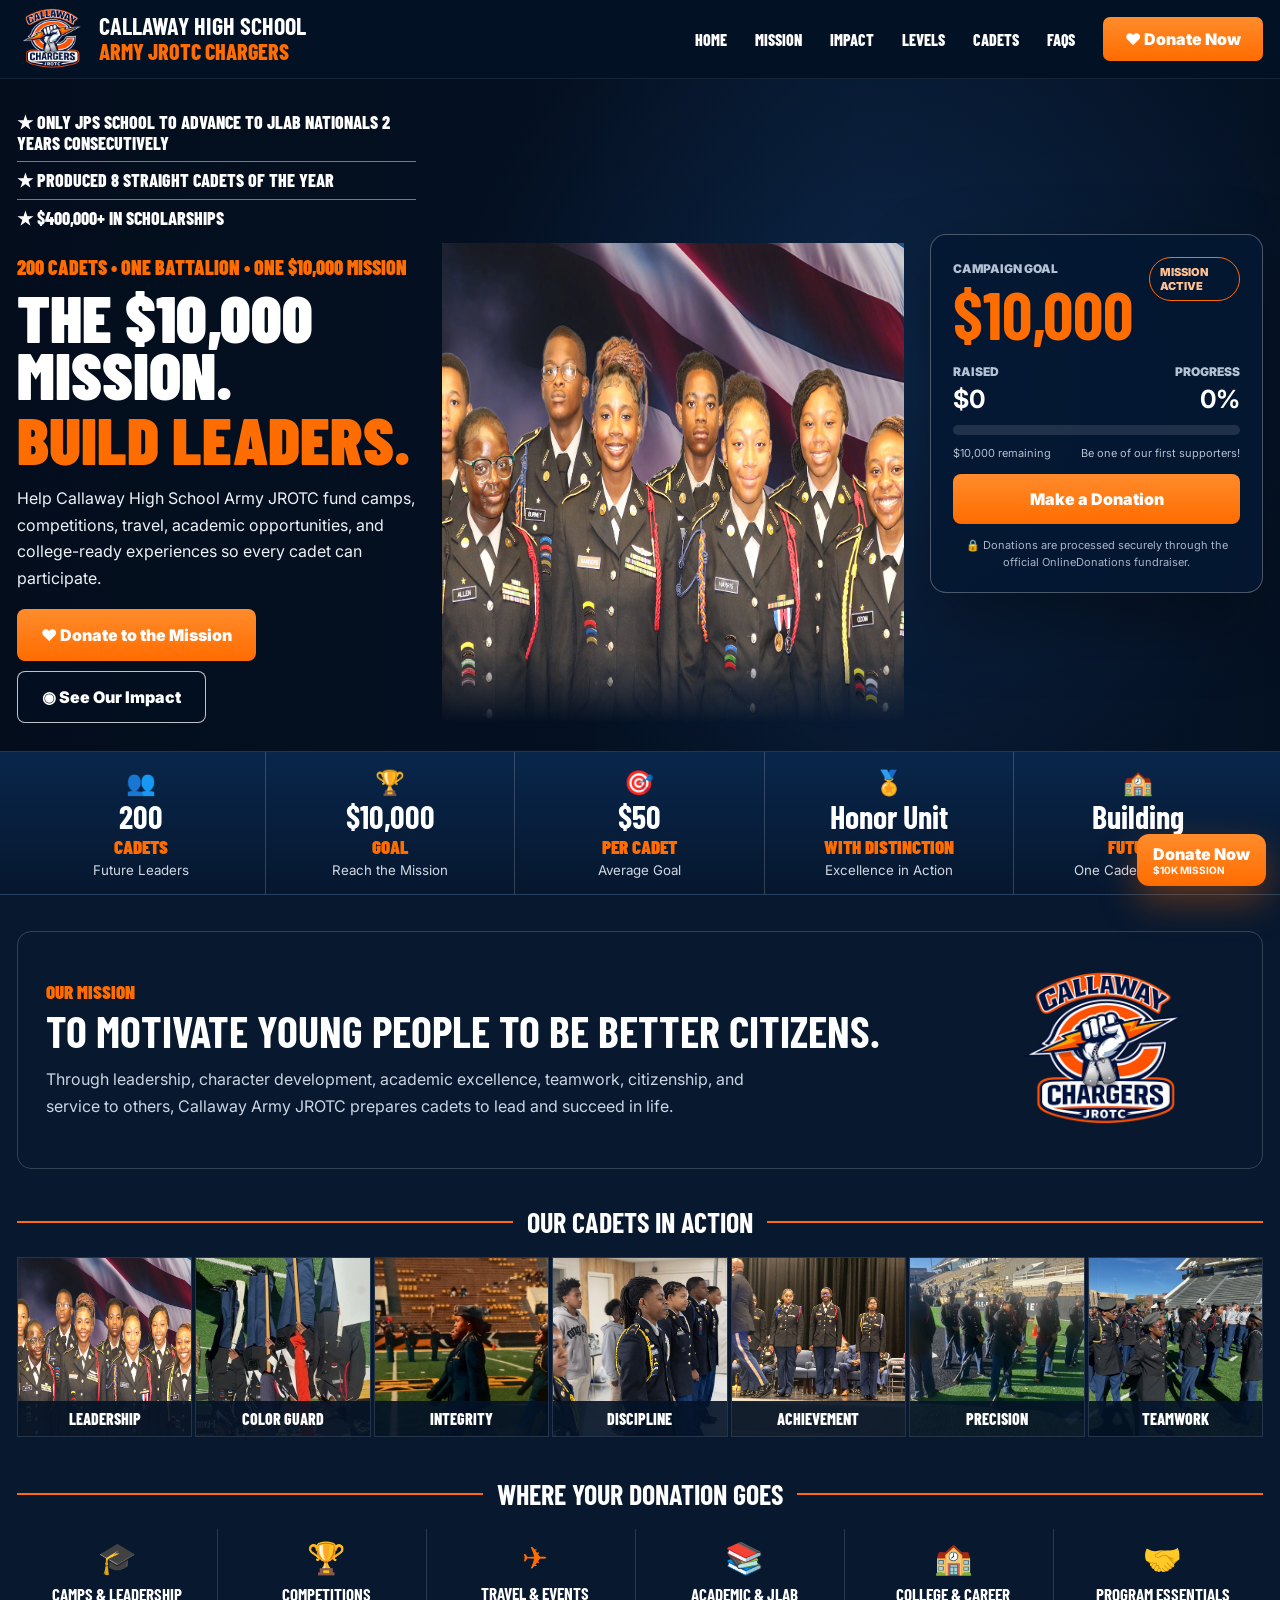
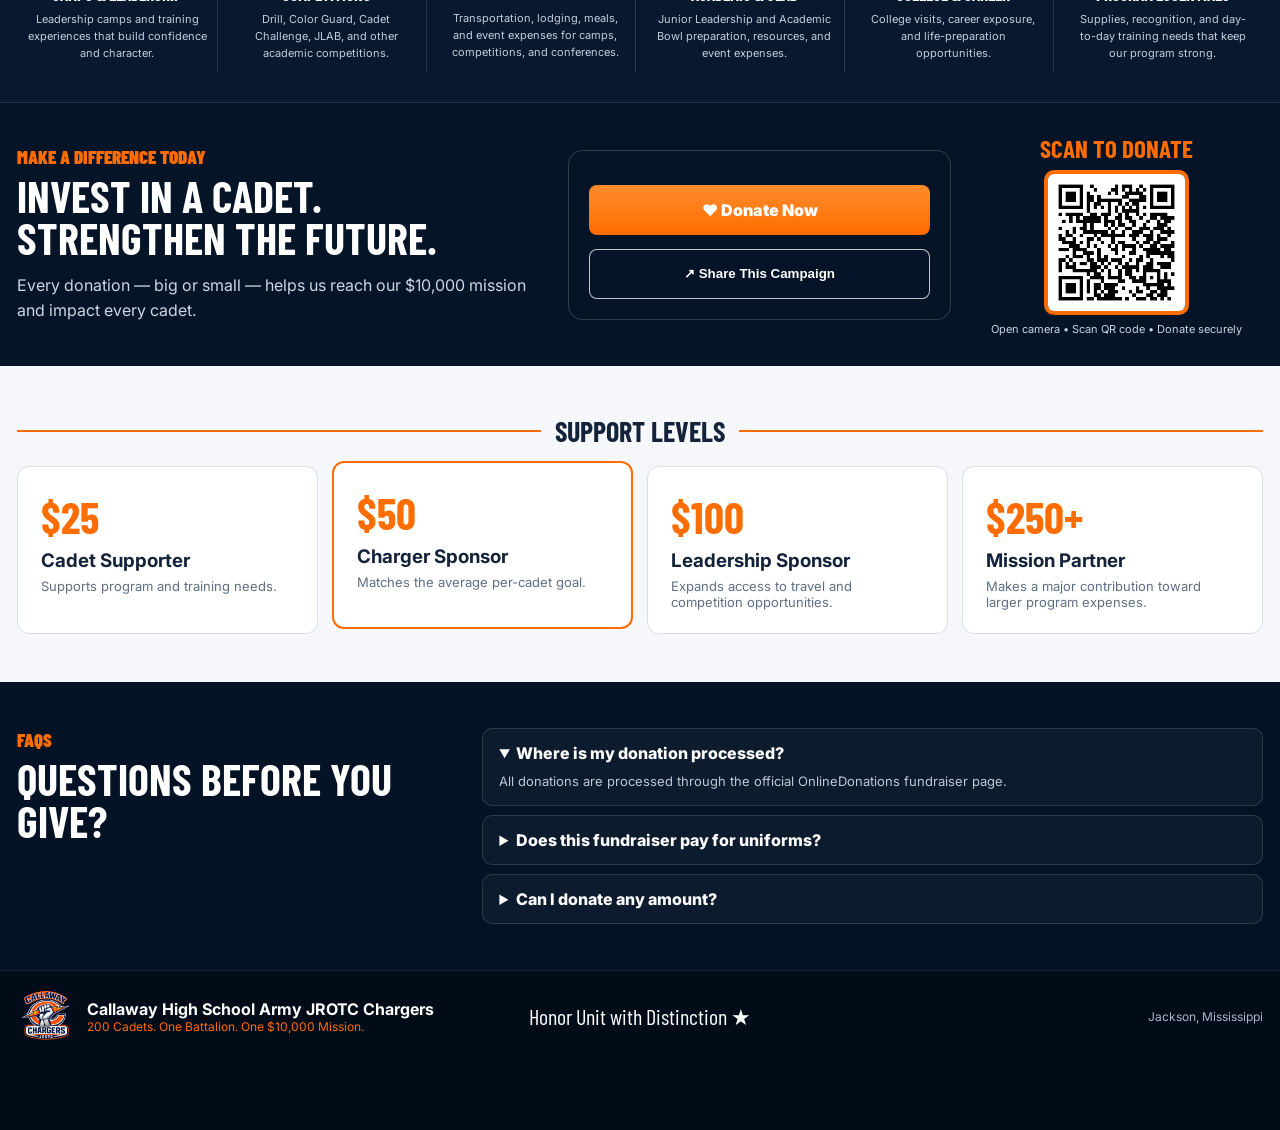
==== index.html @ 153e9ef6 "Add files via upload" ====
<!DOCTYPE html>
<html lang="en">
<head>
  <meta charset="UTF-8">
  <meta name="viewport" content="width=device-width, initial-scale=1.0">
  <meta name="theme-color" content="#061428">
  <meta name="description" content="Support Callaway High School Army JROTC and help the Chargers reach the $10,000 mission.">
  <title>Callaway JROTC | $10,000 Mission</title>
  <link rel="preconnect" href="https://fonts.googleapis.com">
  <link rel="preconnect" href="https://fonts.gstatic.com" crossorigin>
  <link href="https://fonts.googleapis.com/css2?family=Barlow+Condensed:wght@600;700;800;900&family=Inter:wght@400;500;600;700;800&display=swap" rel="stylesheet">
  <link rel="stylesheet" href="style.css">
</head>
<body>

<header class="site-header">
  <div class="shell nav">
    <a class="brand" href="#top">
      <img src="images/logo.png" alt="Callaway Chargers JROTC logo" class="nav-logo">
      <div class="brand-copy">
        <strong>Callaway High School</strong>
        <span>Army JROTC Chargers</span>
      </div>
    </a>

    <nav class="nav-links">
      <a href="#top">Home</a>
      <a href="#mission">Mission</a>
      <a href="#impact">Impact</a>
      <a href="#levels">Levels</a>
      <a href="#cadets">Cadets</a>
      <a href="#faq">FAQs</a>
    </nav>

    <a class="btn btn-orange btn-nav donate-link" href="#" target="_blank" rel="noopener">♥ Donate Now</a>
  </div>
</header>

<main id="top">
  <section class="hero">
    <div class="hero-bg"></div>
    <div class="hero-overlay"></div>

    <div class="shell hero-grid">
      <div class="hero-left">
        <div class="achievement-box">
          <div class="achievement-row">★ Only JPS school to advance to JLAB Nationals 2 years consecutively</div>
          <div class="achievement-row">★ Produced 8 straight Cadets of the Year</div>
          <div class="achievement-row">★ $400,000+ in scholarships</div>
        </div>

        <p class="eyebrow">200 Cadets • One Battalion • One $10,000 Mission</p>
        <h1>The $10,000 Mission.<span>Build Leaders.</span></h1>

        <p class="hero-lead">
          Help Callaway High School Army JROTC fund camps, competitions,
          travel, academic opportunities, and college-ready experiences
          so every cadet can participate.
        </p>

        <div class="hero-actions">
          <a class="btn btn-orange btn-xl donate-link" href="#" target="_blank" rel="noopener">♥ Donate to the Mission</a>
          <a class="btn btn-outline btn-xl" href="#impact">◉ See Our Impact</a>
        </div>
      </div>

      <div class="hero-center">
        <img src="images/hero.jpg" alt="Callaway High School Army JROTC cadets">
      </div>

      <aside class="goal-card">
        <div class="goal-head">
          <div>
            <span class="label">Campaign Goal</span>
            <strong>$10,000</strong>
          </div>
          <span class="mission-active">Mission Active</span>
        </div>

        <div class="raised-row">
          <div><span>Raised</span><strong id="raisedAmount">$0</strong></div>
          <div class="right"><span>Progress</span><strong id="progressPercent">0%</strong></div>
        </div>

        <div class="progress-track"><div class="progress-fill" id="progressBar"></div></div>

        <div class="remaining-row">
          <span id="remainingAmount">$10,000 remaining</span>
          <span id="supporterText">Be one of our first supporters!</span>
        </div>

        <a class="btn btn-orange btn-full donate-link" href="#" target="_blank" rel="noopener">Make a Donation</a>
        <p class="secure">🔒 Donations are processed securely through the official OnlineDonations fundraiser.</p>
      </aside>
    </div>
  </section>

  <section class="stats-strip">
    <div class="shell stats-grid">
      <div class="stat"><b>👥</b><strong>200</strong><span>Cadets</span><small>Future Leaders</small></div>
      <div class="stat"><b>🏆</b><strong>$10,000</strong><span>Goal</span><small>Reach the Mission</small></div>
      <div class="stat"><b>🎯</b><strong>$50</strong><span>Per Cadet</span><small>Average Goal</small></div>
      <div class="stat"><b>🏅</b><strong>Honor Unit</strong><span>With Distinction</span><small>Excellence in Action</small></div>
      <div class="stat"><b>🏫</b><strong>Building</strong><span>Futures</span><small>One Cadet at a Time</small></div>
    </div>
  </section>

  <section class="mission-section" id="mission">
    <div class="shell mission-grid">
      <div class="mission-copy">
        <span class="section-kicker">Our Mission</span>
        <h2>To Motivate Young People to Be Better Citizens.</h2>
        <p>
          Through leadership, character development, academic excellence,
          teamwork, citizenship, and service to others, Callaway Army JROTC
          prepares cadets to lead and succeed in life.
        </p>
      </div>
      <div class="mission-logo-wrap">
        <img src="images/logo.png" alt="Callaway Chargers JROTC logo">
      </div>
    </div>
  </section>

  <section class="cadets-section" id="cadets">
    <div class="shell">
      <div class="section-heading">
        <span></span><h2>Our Cadets in Action</h2><span></span>
      </div>

      <div class="gallery-grid">
        <figure><img src="images/hero.jpg" alt="Cadets"><figcaption>Leadership</figcaption></figure>
        <figure><img src="images/color-guard.jpg" alt="Color Guard"><figcaption>Color Guard</figcaption></figure>
        <figure><img src="images/marching.jpg" alt="Cadet marching"><figcaption>Integrity</figcaption></figure>
        <figure><img src="images/formation.jpg" alt="Cadets in formation"><figcaption>Discipline</figcaption></figure>
        <figure><img src="images/achievement.jpg" alt="Cadet achievement"><figcaption>Achievement</figcaption></figure>
        <figure><img src="images/stadium-1.jpg" alt="Cadets at stadium"><figcaption>Precision</figcaption></figure>
        <figure><img src="images/stadium-2.jpg" alt="Cadets at stadium"><figcaption>Teamwork</figcaption></figure>
      </div>
    </div>
  </section>

  <section class="impact-section" id="impact">
    <div class="shell">
      <div class="section-heading">
        <span></span><h2>Where Your Donation Goes</h2><span></span>
      </div>

      <div class="impact-grid">
        <article><div>🎓</div><h3>Camps & Leadership</h3><p>Leadership camps and training experiences that build confidence and character.</p></article>
        <article><div>🏆</div><h3>Competitions</h3><p>Drill, Color Guard, Cadet Challenge, JLAB, and other academic competitions.</p></article>
        <article><div>✈</div><h3>Travel & Events</h3><p>Transportation, lodging, meals, and event expenses for camps, competitions, and conferences.</p></article>
        <article><div>📚</div><h3>Academic & JLAB</h3><p>Junior Leadership and Academic Bowl preparation, resources, and event expenses.</p></article>
        <article><div>🏫</div><h3>College & Career</h3><p>College visits, career exposure, and life-preparation opportunities.</p></article>
        <article><div>🤝</div><h3>Program Essentials</h3><p>Supplies, recognition, and day-to-day training needs that keep our program strong.</p></article>
      </div>
    </div>
  </section>

  <section class="action-section">
    <div class="shell action-grid">
      <div class="action-copy">
        <span class="section-kicker">Make a Difference Today</span>
        <h2>Invest in a Cadet.<br>Strengthen the Future.</h2>
        <p>Every donation — big or small — helps us reach our $10,000 mission and impact every cadet.</p>
      </div>

      <div class="action-card">
        <a class="btn btn-orange btn-full donate-link" href="#" target="_blank" rel="noopener">♥ Donate Now</a>
        <button class="btn btn-outline btn-full" id="shareButton">↗ Share This Campaign</button>
        <div id="shareNotice"></div>
      </div>

      <div class="qr-card">
        <h3>Scan to Donate</h3>
        <img src="images/donate-qr.png" alt="QR code to donate">
        <p>Open camera • Scan QR code • Donate securely</p>
      </div>
    </div>
  </section>

  <section class="levels-section" id="levels">
    <div class="shell">
      <div class="section-heading dark">
        <span></span><h2>Support Levels</h2><span></span>
      </div>
      <div class="levels-grid">
        <article><strong>$25</strong><h3>Cadet Supporter</h3><p>Supports program and training needs.</p></article>
        <article class="featured"><strong>$50</strong><h3>Charger Sponsor</h3><p>Matches the average per-cadet goal.</p></article>
        <article><strong>$100</strong><h3>Leadership Sponsor</h3><p>Expands access to travel and competition opportunities.</p></article>
        <article><strong>$250+</strong><h3>Mission Partner</h3><p>Makes a major contribution toward larger program expenses.</p></article>
      </div>
    </div>
  </section>

  <section class="faq-section" id="faq">
    <div class="shell faq-grid">
      <div>
        <span class="section-kicker">FAQs</span>
        <h2>Questions Before You Give?</h2>
      </div>
      <div class="faq-list">
        <details open><summary>Where is my donation processed?</summary><p>All donations are processed through the official OnlineDonations fundraiser page.</p></details>
        <details><summary>Does this fundraiser pay for uniforms?</summary><p>No. This campaign supports camps, competitions, travel, academic opportunities, college and career experiences, supplies, recognition, and day-to-day training needs.</p></details>
        <details><summary>Can I donate any amount?</summary><p>Yes. Every contribution helps move the $10,000 mission forward.</p></details>
      </div>
    </div>
  </section>
</main>

<footer>
  <div class="shell footer-inner">
    <div class="footer-brand">
      <img src="images/logo.png" alt="Callaway Chargers JROTC logo">
      <div>
        <strong>Callaway High School Army JROTC Chargers</strong>
        <span>200 Cadets. One Battalion. One $10,000 Mission.</span>
      </div>
    </div>
    <div class="footer-center">Honor Unit with Distinction ★</div>
    <div class="footer-right">Jackson, Mississippi</div>
  </div>
</footer>

<a class="floating-donate donate-link" href="#" target="_blank" rel="noopener"><span>Donate Now</span><strong>$10K Mission</strong></a>
<script src="script.js"></script>
</body>
</html>
---- style.css ----
:root{--navy:#041226;--navy2:#081c38;--navy3:#0c294e;--orange:#ff6c00;--orange2:#ff8c2c;--white:#fff;--muted:#aab8cc;--paper:#f5f7fb;--text:#14233a}
*{box-sizing:border-box;margin:0;padding:0}html{scroll-behavior:smooth}body{font-family:Inter,Arial,sans-serif;background:var(--navy);color:white}a{text-decoration:none;color:inherit}img{display:block;max-width:100%}.shell{width:min(1300px,calc(100% - 34px));margin:auto}
section[id]{scroll-margin-top:90px}
.site-header{position:sticky;top:0;z-index:100;background:rgba(4,18,38,.97);border-bottom:1px solid rgba(255,255,255,.08);backdrop-filter:blur(15px)}.nav{min-height:78px;display:flex;align-items:center;gap:28px}.brand{display:flex;align-items:center;gap:12px;margin-right:auto}.nav-logo{width:70px;height:70px;object-fit:contain}.brand-copy{display:flex;flex-direction:column}.brand-copy strong{font-family:"Barlow Condensed";font-size:24px;text-transform:uppercase;line-height:1}.brand-copy span{font-family:"Barlow Condensed";font-size:22px;text-transform:uppercase;color:var(--orange);font-weight:800}.nav-links{display:flex;gap:28px;text-transform:uppercase;font-family:"Barlow Condensed";font-weight:800;font-size:16px}.nav-links a:hover{color:var(--orange)}
.btn{border:0;border-radius:8px;display:inline-flex;align-items:center;justify-content:center;font-weight:900;cursor:pointer;transition:.2s ease}.btn:hover{transform:translateY(-2px)}.btn-orange{background:linear-gradient(180deg,var(--orange2),var(--orange));color:white}.btn-outline{border:1px solid rgba(255,255,255,.75);background:rgba(4,18,38,.35);color:white}.btn-nav{height:44px;padding:0 22px;border-radius:7px}.btn-xl{height:52px;padding:0 24px}.btn-full{height:50px;width:100%;margin-top:14px}
.hero{position:relative;min-height:560px;overflow:hidden}.hero-bg,.hero-overlay{position:absolute;inset:0}.hero-bg{background:linear-gradient(90deg,#07182f,#0b2242)}.hero-overlay{background:radial-gradient(circle at 70% 45%,rgba(22,67,120,.35),transparent 28rem),linear-gradient(90deg,rgba(3,13,28,.96) 0%,rgba(3,13,28,.78) 44%,rgba(3,13,28,.48) 67%,rgba(3,13,28,.82) 100%)}
.hero-grid{position:relative;display:grid;grid-template-columns:1.08fr 1.25fr .9fr;gap:26px;align-items:end;padding:25px 0 28px}.hero-left{align-self:center}.achievement-box{display:grid;gap:0;border-left:0}.achievement-row{color:white;font-family:"Barlow Condensed";font-size:18px;font-weight:800;text-transform:uppercase;line-height:1.15;padding:8px 0;border-bottom:1px solid rgba(255,255,255,.45)}.achievement-row:last-child{border-bottom:0}.eyebrow{margin:18px 0 9px;color:var(--orange);font-family:"Barlow Condensed";font-weight:900;text-transform:uppercase;font-size:20px}h1{font-family:"Barlow Condensed";font-size:clamp(56px,5.2vw,82px);line-height:.86;text-transform:uppercase;font-weight:900}h1 span{display:block;color:var(--orange);margin-top:8px}.hero-lead{max-width:500px;font-size:16px;line-height:1.65;color:#edf2f8;margin:18px 0}.hero-actions{display:flex;gap:10px;flex-wrap:wrap}
.hero-center{align-self:end;height:480px;display:flex;align-items:flex-end;justify-content:center;overflow:hidden}.hero-center img{width:100%;height:100%;object-fit:cover;object-position:center 20%;mask-image:linear-gradient(to bottom,black 0%,black 85%,transparent 100%);-webkit-mask-image:linear-gradient(to bottom,black 0%,black 85%,transparent 100%)}.goal-card{align-self:center;background:rgba(5,24,50,.9);border:1px solid rgba(255,255,255,.28);border-radius:16px;padding:22px;box-shadow:0 28px 70px rgba(0,0,0,.38)}.goal-head,.raised-row,.remaining-row{display:flex;justify-content:space-between;gap:16px}.label,.raised-row span{text-transform:uppercase;font-size:12px;color:#b5c2d4;font-weight:900}.goal-head>div>strong{display:block;font-family:"Barlow Condensed";font-size:67px;color:var(--orange);line-height:.92;margin-top:6px}.mission-active{align-self:flex-start;border:1px solid var(--orange);border-radius:999px;padding:7px 10px;font-size:11px;color:#ffc193;text-transform:uppercase;font-weight:900}.raised-row{margin-top:20px}.raised-row>div{display:flex;flex-direction:column;gap:5px}.raised-row strong{font-size:25px}.right{text-align:right}.progress-track{height:10px;border-radius:999px;background:rgba(255,255,255,.11);overflow:hidden;margin:11px 0}.progress-fill{height:100%;width:0;background:linear-gradient(90deg,var(--orange),#f6c55d);transition:width 1s ease}.remaining-row{font-size:11px;color:#b4bfd0}.secure{text-align:center;color:#a9b5c7;font-size:11px;line-height:1.5;margin-top:13px}
.stats-strip{background:linear-gradient(180deg,#09264b,#06172e);border-top:1px solid rgba(255,255,255,.13);border-bottom:1px solid rgba(255,255,255,.12)}.stats-grid{display:grid;grid-template-columns:repeat(5,1fr)}.stat{text-align:center;padding:16px 12px;border-right:1px solid rgba(255,255,255,.18)}.stat:last-child{border-right:0}.stat b{display:block;font-size:24px}.stat strong{font-family:"Barlow Condensed";font-size:32px}.stat span{display:block;color:var(--orange);font-family:"Barlow Condensed";font-size:19px;text-transform:uppercase;font-weight:900}.stat small{display:block;color:#d0d8e5;margin-top:4px}
.mission-section{background:#07182f;padding:36px 0}.mission-grid{display:grid;grid-template-columns:1fr 260px;gap:40px;align-items:center;border:1px solid rgba(255,255,255,.18);border-radius:14px;padding:28px}.section-kicker{color:var(--orange);font-family:"Barlow Condensed";text-transform:uppercase;font-size:19px;font-weight:900}.mission-copy h2,.action-copy h2,.faq-grid h2{font-family:"Barlow Condensed";text-transform:uppercase;font-size:44px;line-height:.95;margin:7px 0 14px}.mission-copy p{color:#cbd5e3;line-height:1.7;max-width:720px}.mission-logo-wrap img{max-height:180px;margin:auto}
.cadets-section{background:#07182f;padding:0 0 18px}.section-heading{display:flex;align-items:center;gap:14px;margin:0 0 18px}.section-heading span{height:2px;background:var(--orange);flex:1}.section-heading h2{font-family:"Barlow Condensed";font-size:28px;text-transform:uppercase;white-space:nowrap}.gallery-grid{display:grid;grid-template-columns:repeat(7,1fr);gap:3px}.gallery-grid figure{height:180px;position:relative;overflow:hidden;border:1px solid rgba(255,255,255,.12)}.gallery-grid img{width:100%;height:100%;object-fit:cover}.gallery-grid figcaption{position:absolute;left:0;right:0;bottom:0;background:rgba(4,18,38,.9);padding:8px;text-align:center;text-transform:uppercase;font-family:"Barlow Condensed";font-weight:800}
.impact-section{background:#07182f;padding:22px 0 30px}.impact-grid{display:grid;grid-template-columns:repeat(6,1fr);gap:8px}.impact-grid article{text-align:center;border-right:1px solid rgba(255,255,255,.14);padding:10px}.impact-grid article:last-child{border-right:0}.impact-grid article>div{font-size:31px;color:var(--orange)}.impact-grid h3{font-family:"Barlow Condensed";font-size:17px;text-transform:uppercase;margin:7px 0}.impact-grid p{color:#c2cedd;font-size:11px;line-height:1.55}
.action-section{background:#061428;border-top:1px solid rgba(255,255,255,.12);padding:30px 0}.action-grid{display:grid;grid-template-columns:1fr .72fr .55fr;gap:20px;align-items:center}.action-copy p{color:#ccd6e4;max-width:620px;line-height:1.6}.action-card{border:1px solid rgba(255,255,255,.18);border-radius:14px;padding:20px}.qr-card{text-align:center}.qr-card h3{font-family:"Barlow Condensed";color:var(--orange);font-size:25px;text-transform:uppercase}.qr-card img{width:145px;margin:7px auto;border:4px solid var(--orange);border-radius:10px;background:white}.qr-card p{color:#c9d4e1;font-size:11px}
.levels-section{background:var(--paper);color:var(--text);padding:48px 0}.section-heading.dark h2{color:var(--text)}.levels-grid{display:grid;grid-template-columns:repeat(4,1fr);gap:14px}.levels-grid article{background:white;border:1px solid #d9dfe8;border-radius:12px;padding:23px}.levels-grid strong{font-family:"Barlow Condensed";font-size:44px;color:var(--orange)}.levels-grid h3{margin:6px 0}.levels-grid p{font-size:13px;color:#5f6f83}.featured{border:2px solid var(--orange)!important;transform:translateY(-5px)}
.faq-section{background:#041226;padding:46px 0}.faq-grid{display:grid;grid-template-columns:.7fr 1.3fr;gap:45px}.faq-list{display:grid;gap:9px}.faq-list details{border:1px solid rgba(255,255,255,.13);border-radius:10px;padding:14px 16px;background:rgba(255,255,255,.04)}.faq-list summary{font-weight:800;cursor:pointer}.faq-list p{color:#bdc8d7;margin-top:8px;font-size:13px;line-height:1.55}
footer{background:#020c18;border-top:1px solid rgba(255,255,255,.1);padding:16px 0 85px}.footer-inner{display:grid;grid-template-columns:1fr auto 1fr;align-items:center;gap:30px}.footer-brand{display:flex;align-items:center;gap:12px}.footer-brand img{width:58px}.footer-brand>div{display:flex;flex-direction:column}.footer-brand span{color:var(--orange);font-size:12px}.footer-center{font-family:"Barlow Condensed";font-size:22px}.footer-right{text-align:right;color:#aab6c7;font-size:12px}.floating-donate{position:fixed;right:14px;bottom:14px;z-index:120;background:linear-gradient(180deg,var(--orange2),var(--orange));padding:10px 16px;border-radius:12px;display:flex;flex-direction:column;box-shadow:0 15px 38px rgba(255,108,0,.36)}.floating-donate span{font-weight:900}.floating-donate strong{font-size:10px;text-transform:uppercase}
@media(max-width:1100px){.nav-links{display:none}.hero-grid{grid-template-columns:1fr 1fr}.hero-center{grid-row:2;grid-column:1/-1;height:420px}.goal-card{align-self:start}.stats-grid{grid-template-columns:repeat(3,1fr)}.gallery-grid{grid-template-columns:repeat(4,1fr)}.impact-grid{grid-template-columns:repeat(3,1fr)}.action-grid{grid-template-columns:1fr 1fr}.qr-card{grid-column:1/-1}.footer-inner{grid-template-columns:1fr}.footer-center,.footer-right{text-align:left}}
@media(max-width:700px){.nav-logo{width:55px;height:55px}.brand-copy strong{font-size:18px}.brand-copy span{font-size:16px}.site-header .btn-nav{display:none}.hero-grid{grid-template-columns:1fr}.hero-center{grid-column:auto;grid-row:auto;height:330px}.achievement-row{font-size:15px}.hero-actions,.hero-actions .btn{width:100%}.stats-grid{grid-template-columns:1fr 1fr}.mission-grid,.faq-grid,.action-grid{grid-template-columns:1fr}.mission-logo-wrap{order:-1}.gallery-grid{grid-template-columns:1fr 1fr}.impact-grid{grid-template-columns:1fr}.impact-grid article{border-right:0;border-bottom:1px solid rgba(255,255,255,.12)}.levels-grid{grid-template-columns:1fr}.featured{transform:none}.section-heading h2{white-space:normal;text-align:center}.floating-donate{right:9px;bottom:9px}}
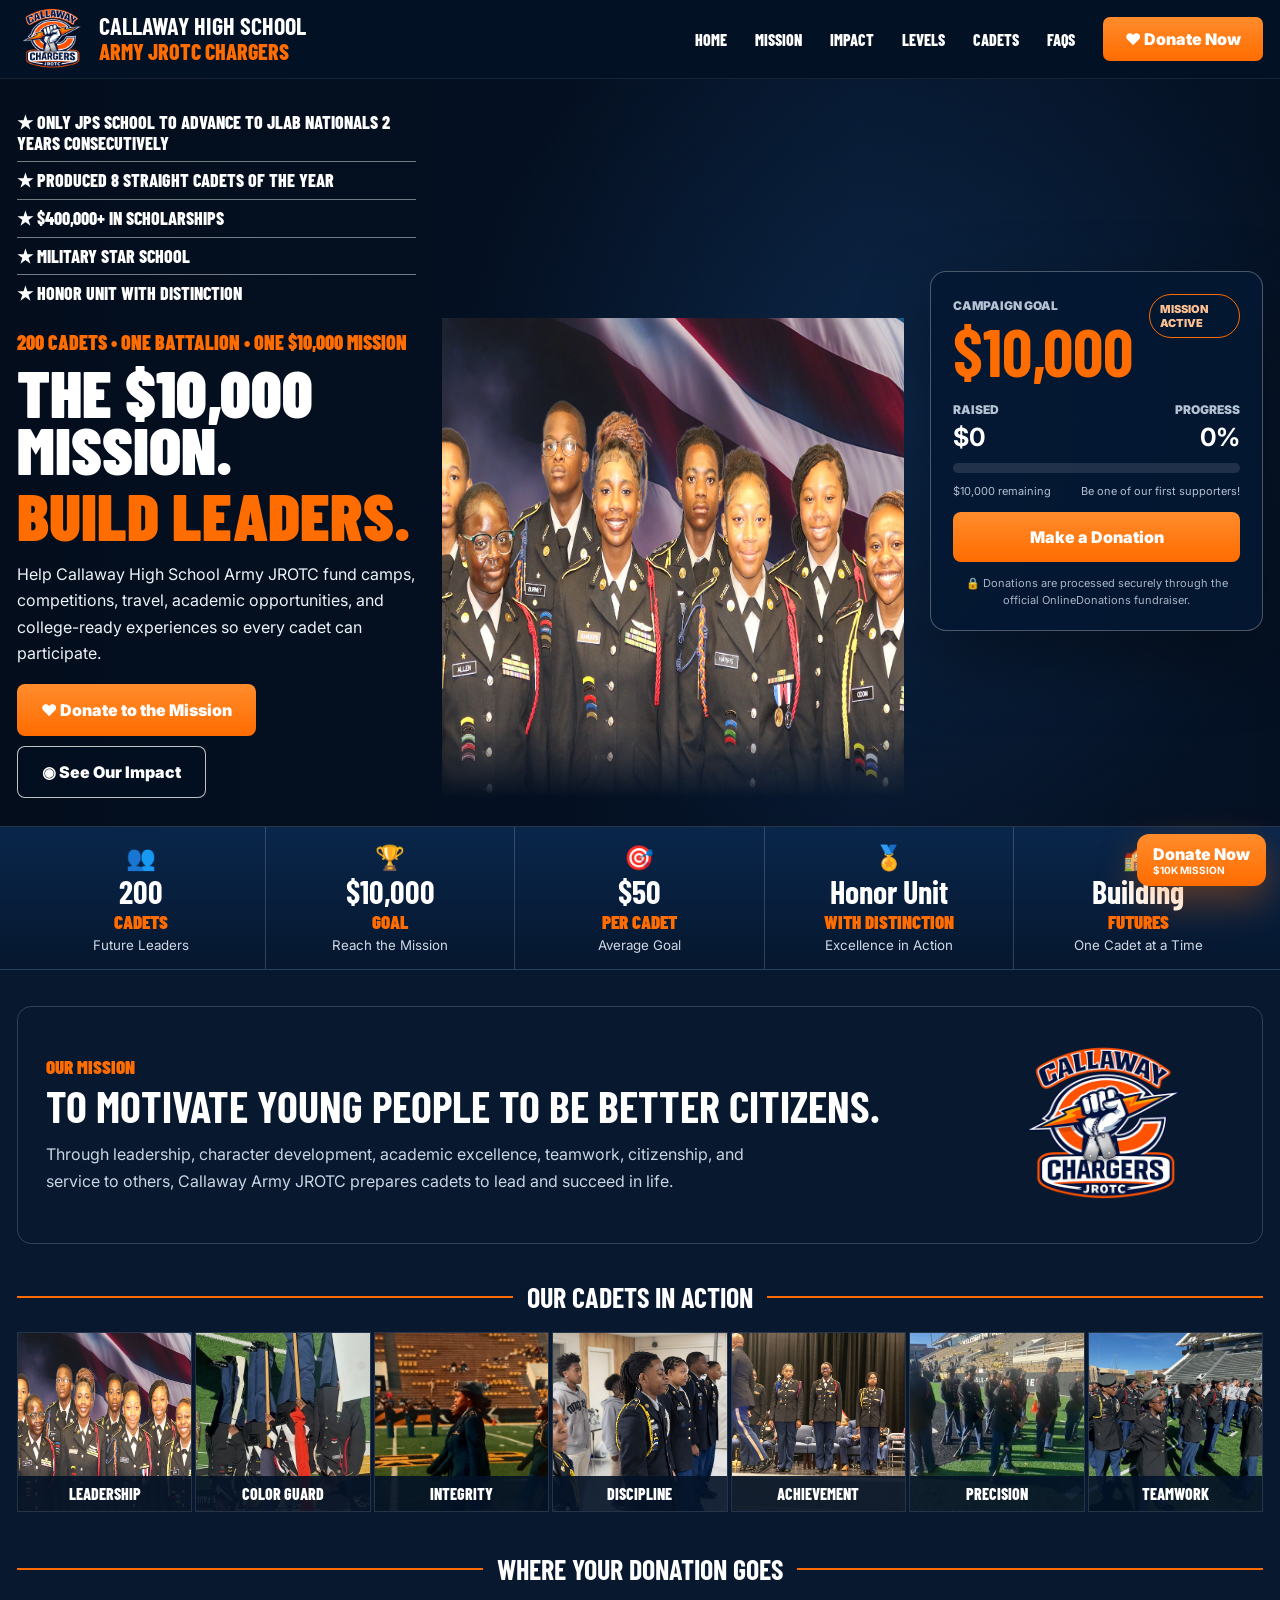
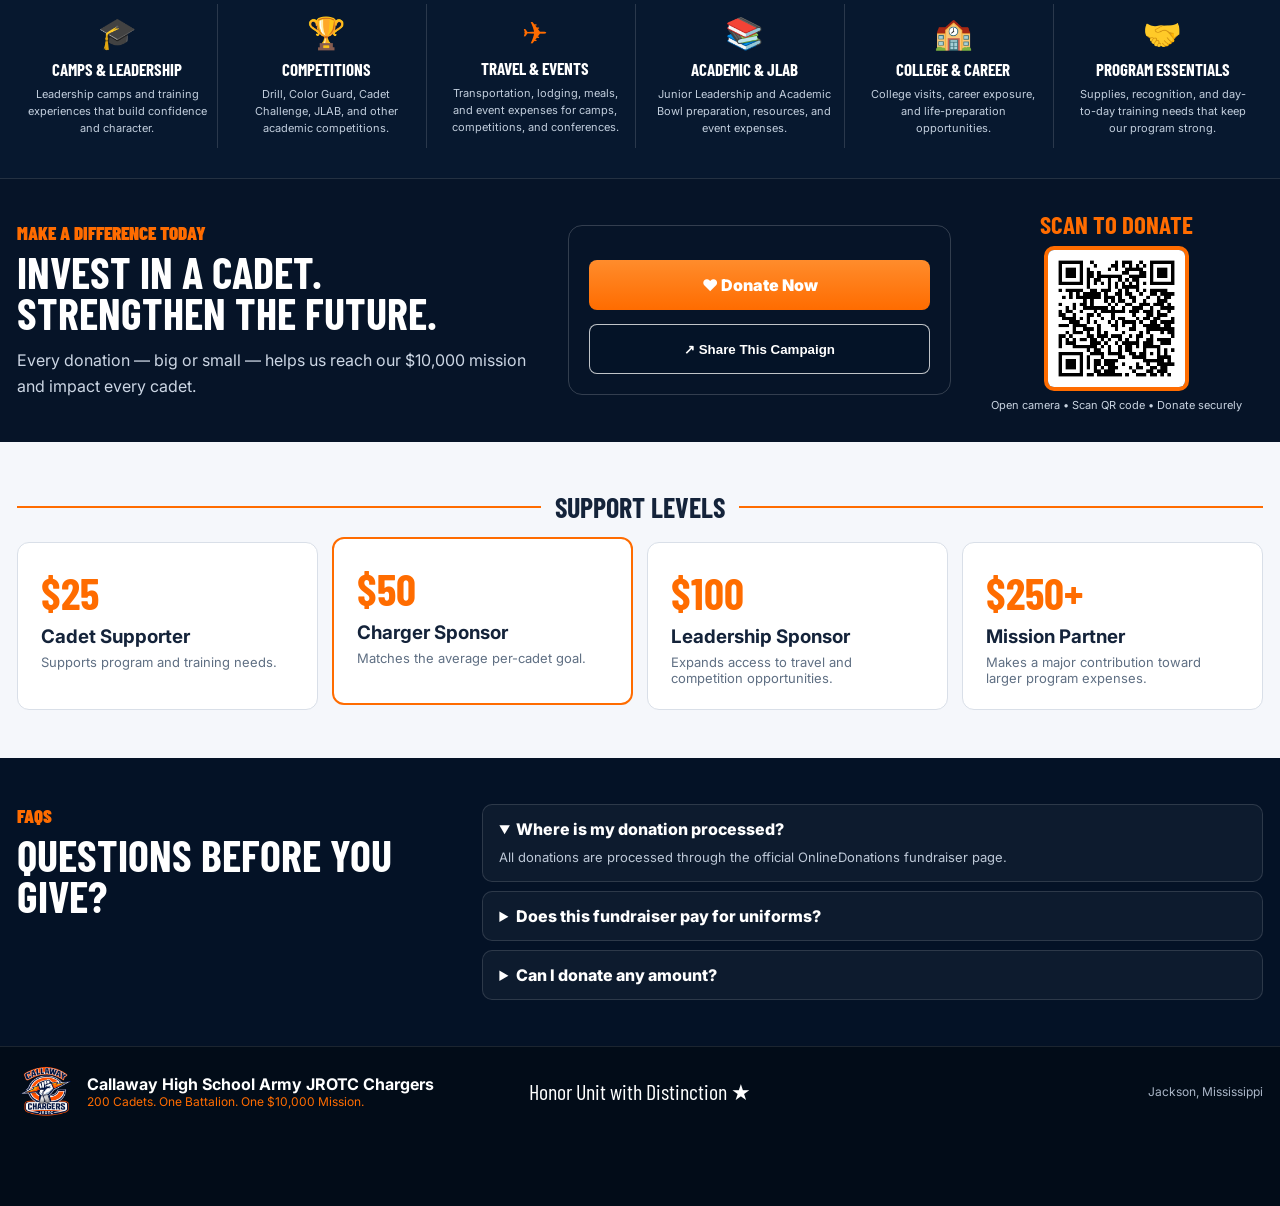
==== commit 776ddbce: "Add achievements to index.html" ====
--- a/index.html
+++ b/index.html
@@ -47,6 +47,8 @@
           <div class="achievement-row">★ Only JPS school to advance to JLAB Nationals 2 years consecutively</div>
           <div class="achievement-row">★ Produced 8 straight Cadets of the Year</div>
           <div class="achievement-row">★ $400,000+ in scholarships</div>
+          <div class="achievement-row">★ Military Star School</div>
+          <div class="achievement-row">★ Honor Unit with Distinction</div>
         </div>
 
         <p class="eyebrow">200 Cadets • One Battalion • One $10,000 Mission</p>
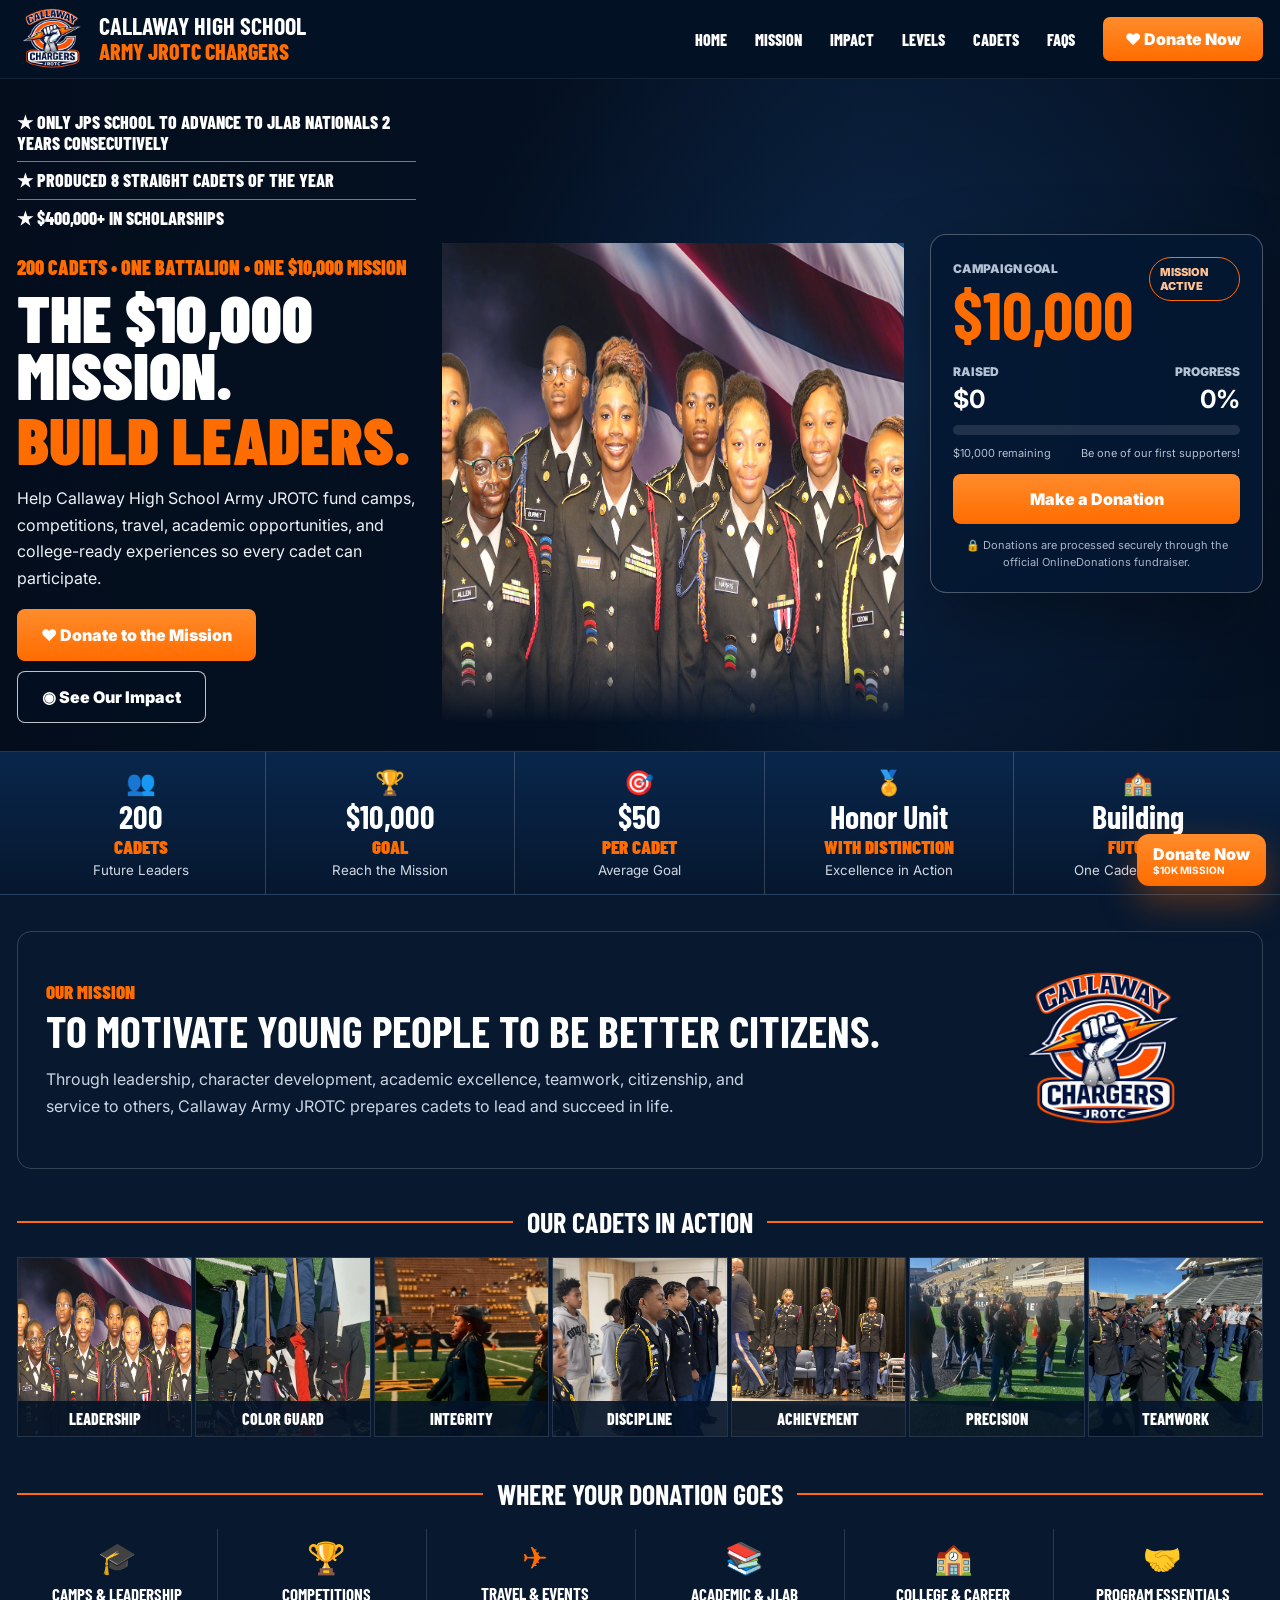
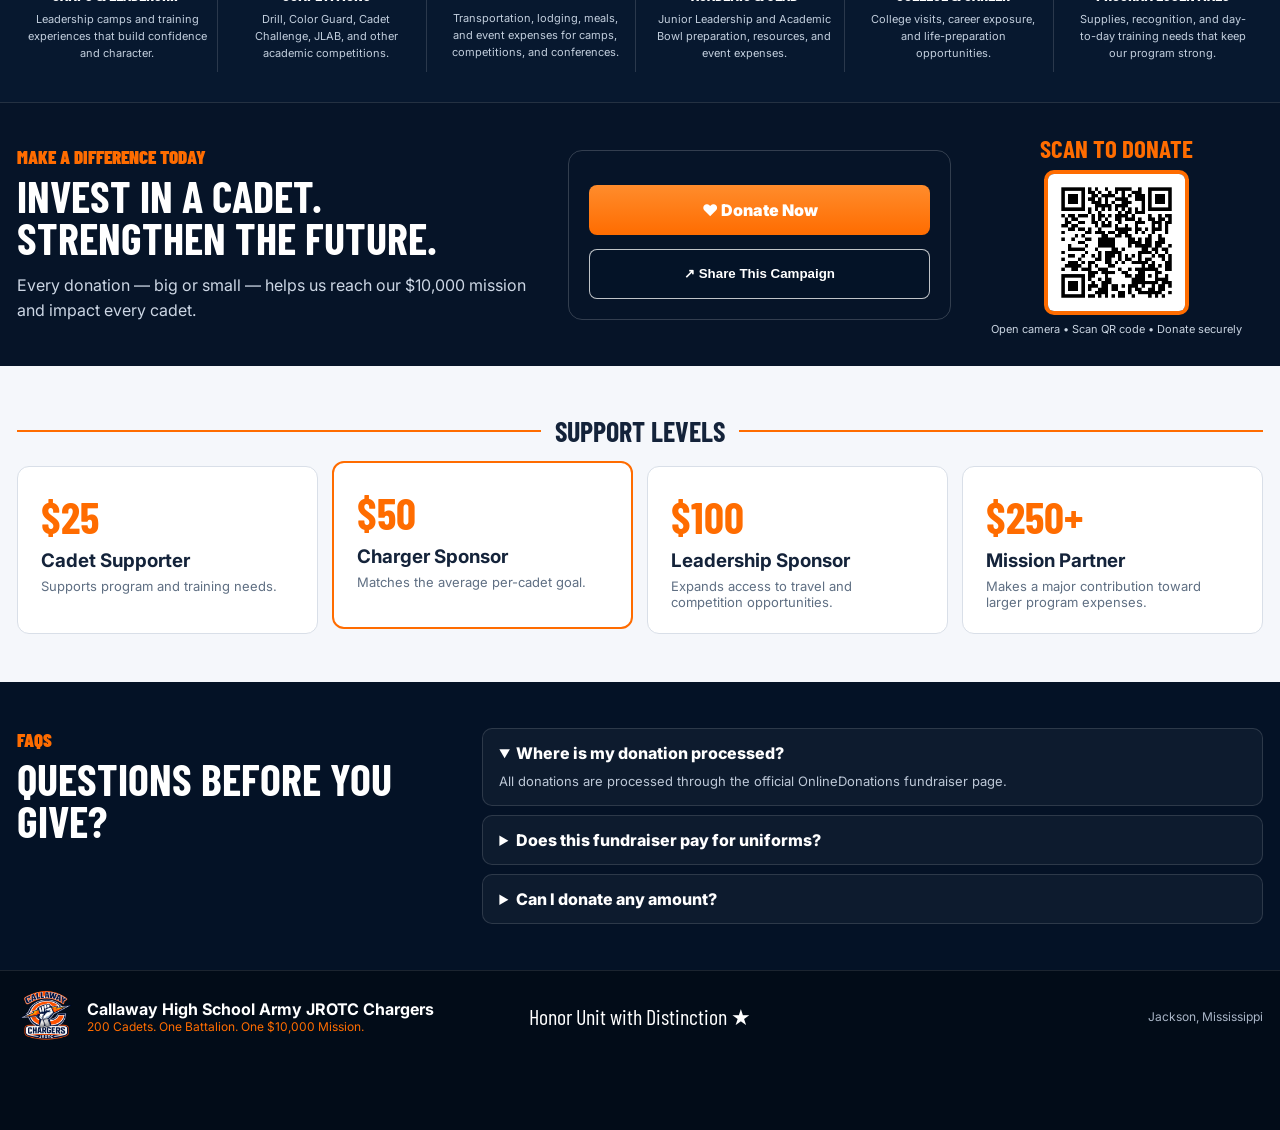
==== commit c56cd874: "Add files via upload" ====
--- a/index.html
+++ b/index.html
@@ -47,8 +47,6 @@
           <div class="achievement-row">★ Only JPS school to advance to JLAB Nationals 2 years consecutively</div>
           <div class="achievement-row">★ Produced 8 straight Cadets of the Year</div>
           <div class="achievement-row">★ $400,000+ in scholarships</div>
-          <div class="achievement-row">★ Military Star School</div>
-          <div class="achievement-row">★ Honor Unit with Distinction</div>
         </div>
 
         <p class="eyebrow">200 Cadets • One Battalion • One $10,000 Mission</p>
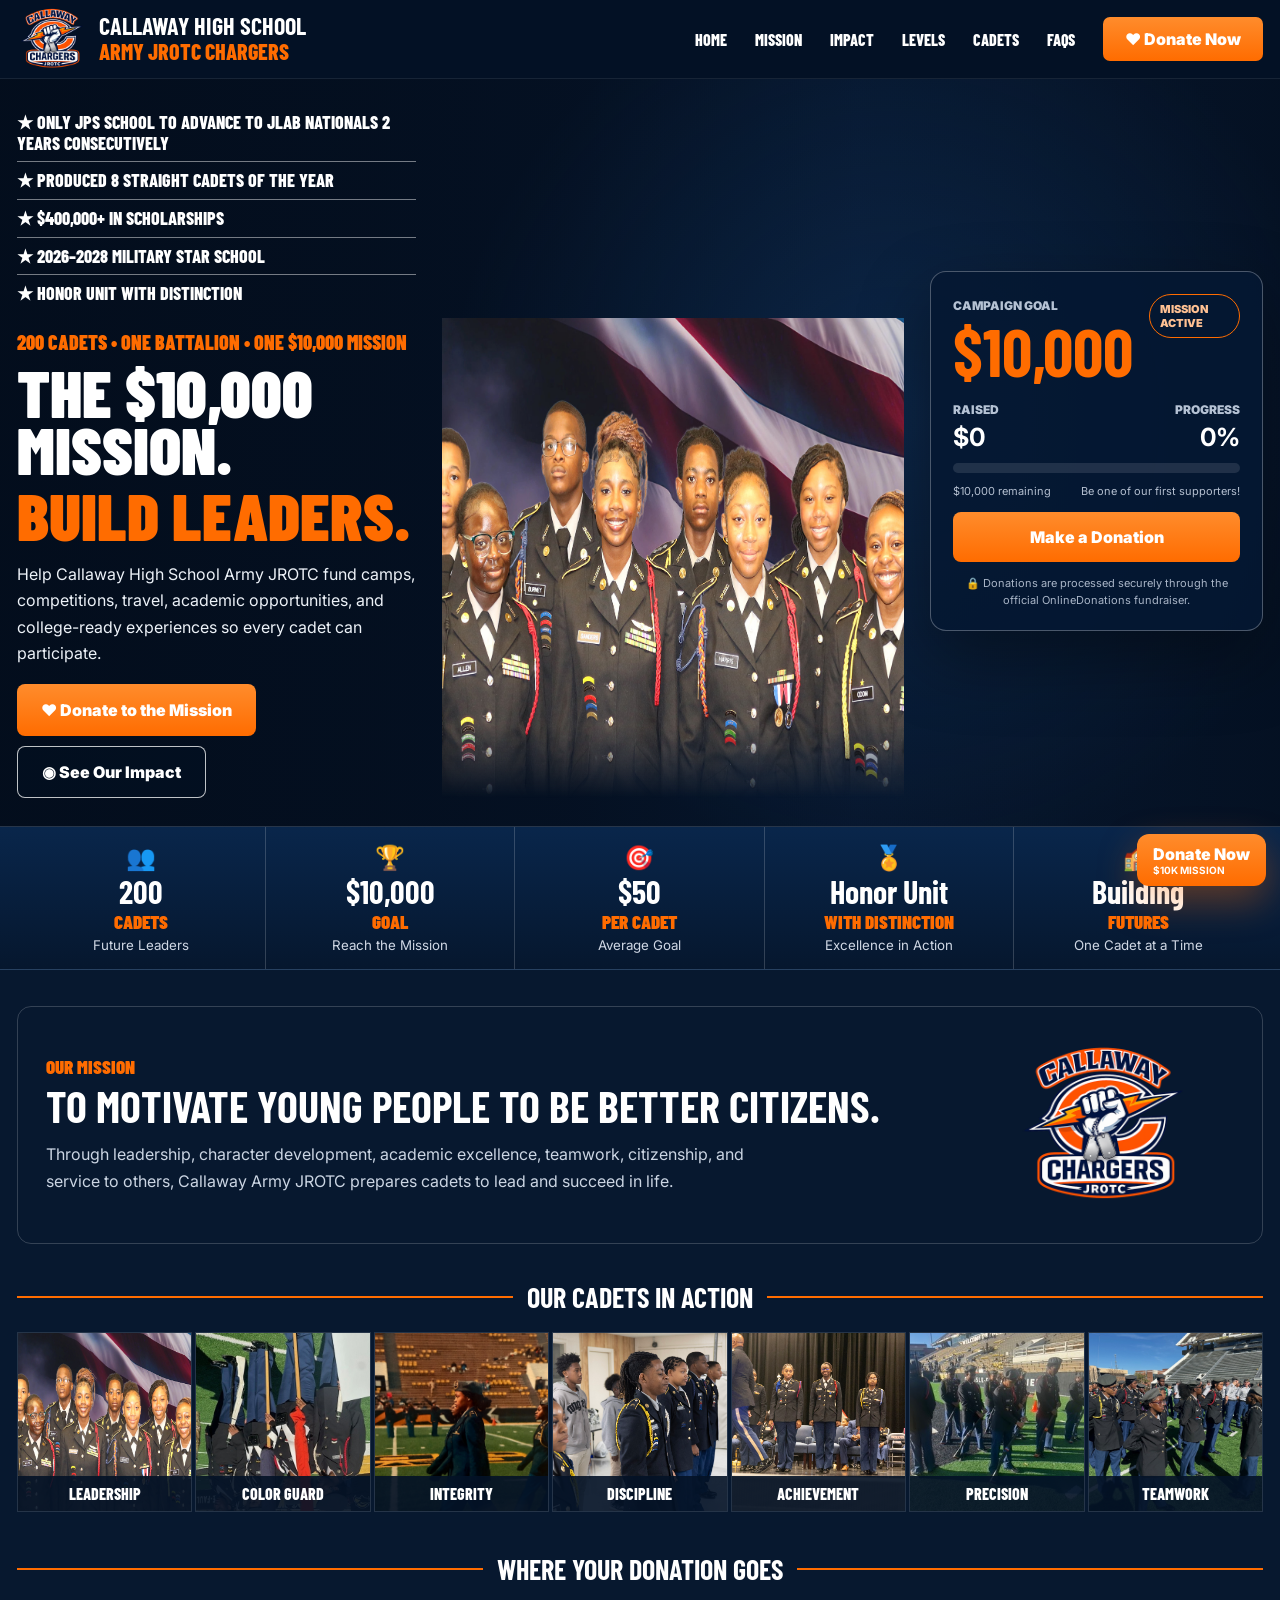
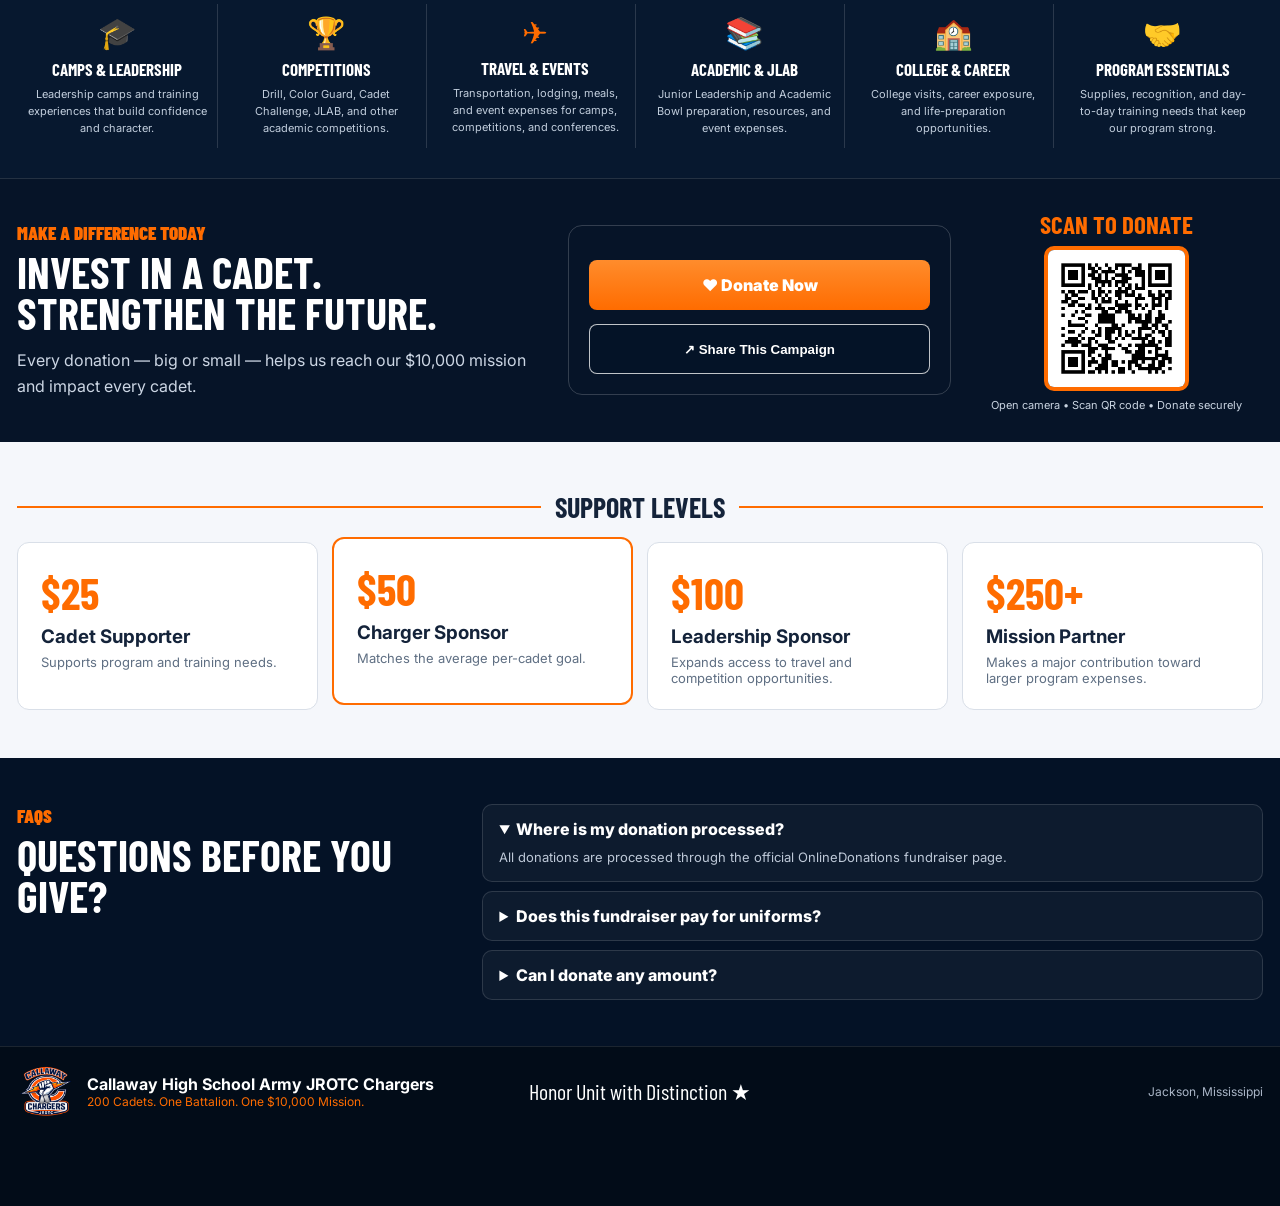
==== commit 27240bf9: "Add achievements for Military Star School and Honor Unit" ====
--- a/index.html
+++ b/index.html
@@ -47,6 +47,8 @@
           <div class="achievement-row">★ Only JPS school to advance to JLAB Nationals 2 years consecutively</div>
           <div class="achievement-row">★ Produced 8 straight Cadets of the Year</div>
           <div class="achievement-row">★ $400,000+ in scholarships</div>
+          <div class="achievement-row">★ 2026–2028 Military Star School</div>
+          <div class="achievement-row">★ Honor Unit with Distinction</div>
         </div>
 
         <p class="eyebrow">200 Cadets • One Battalion • One $10,000 Mission</p>
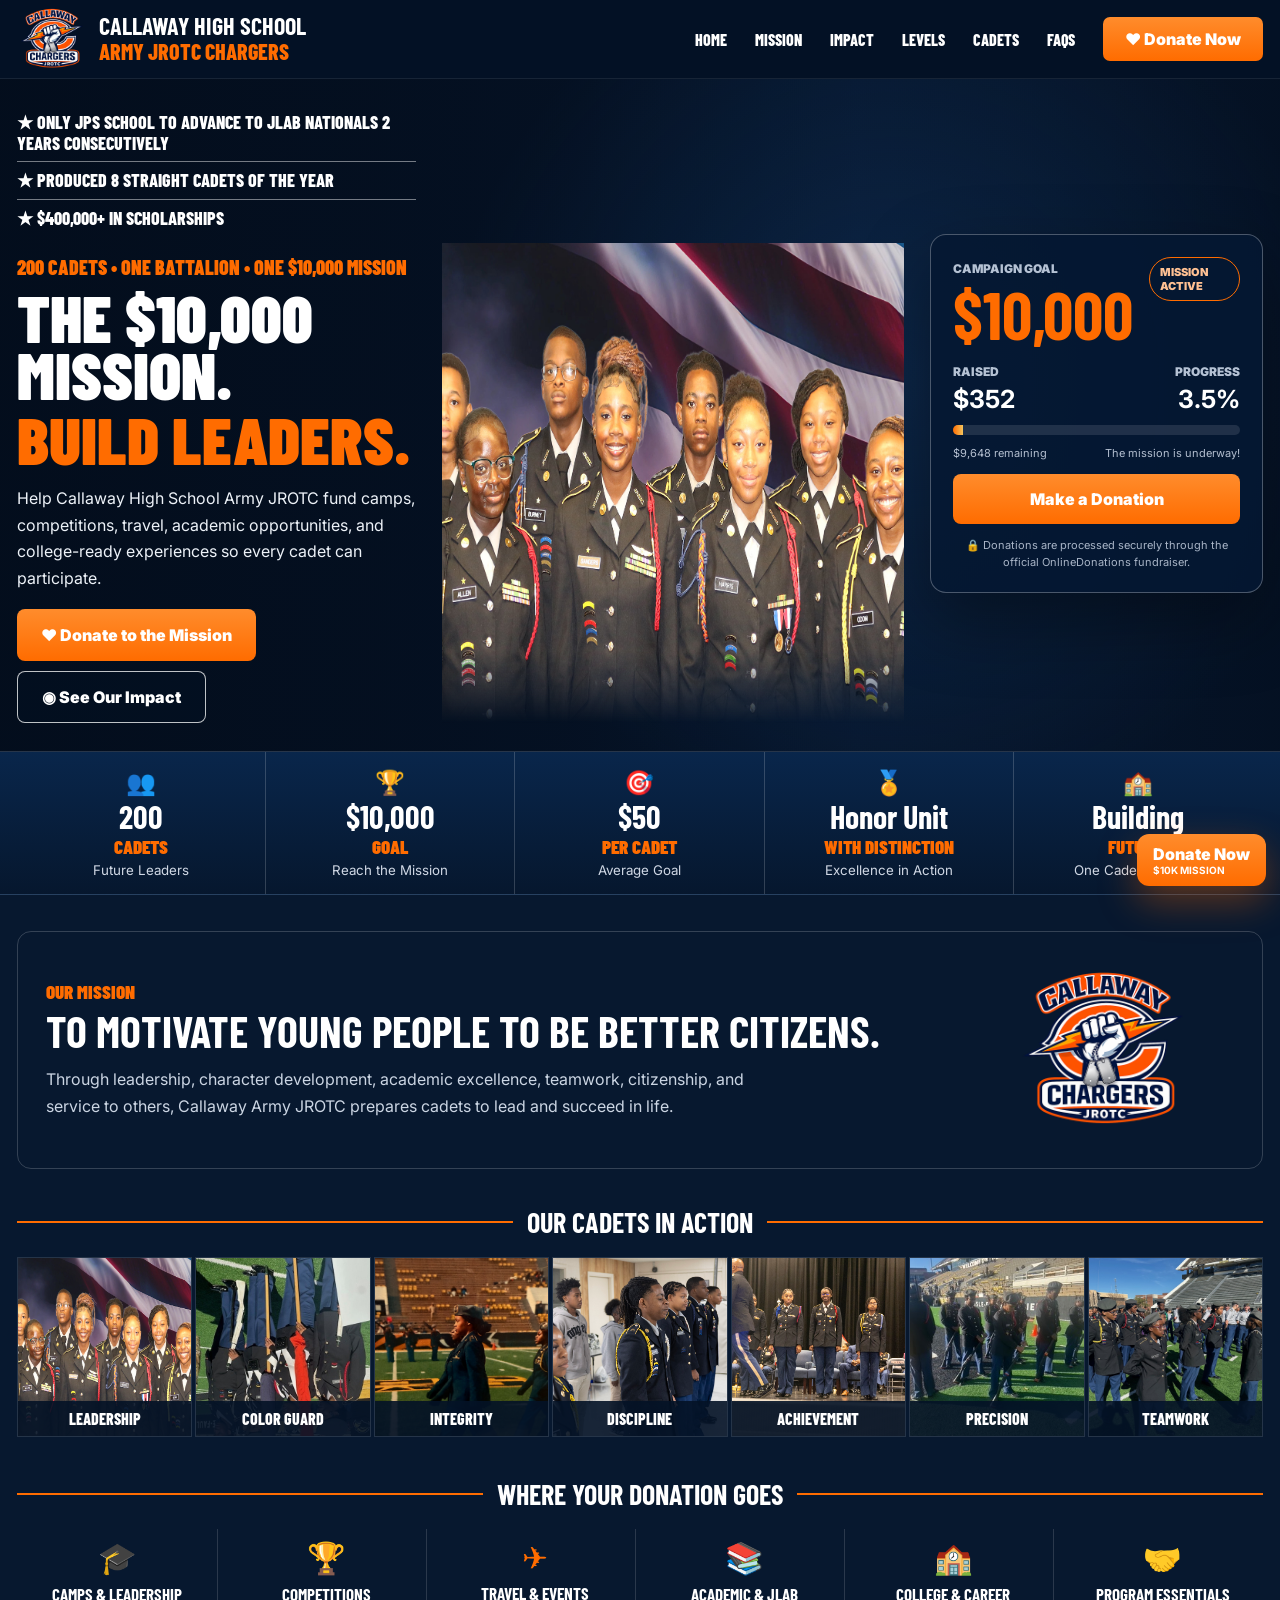
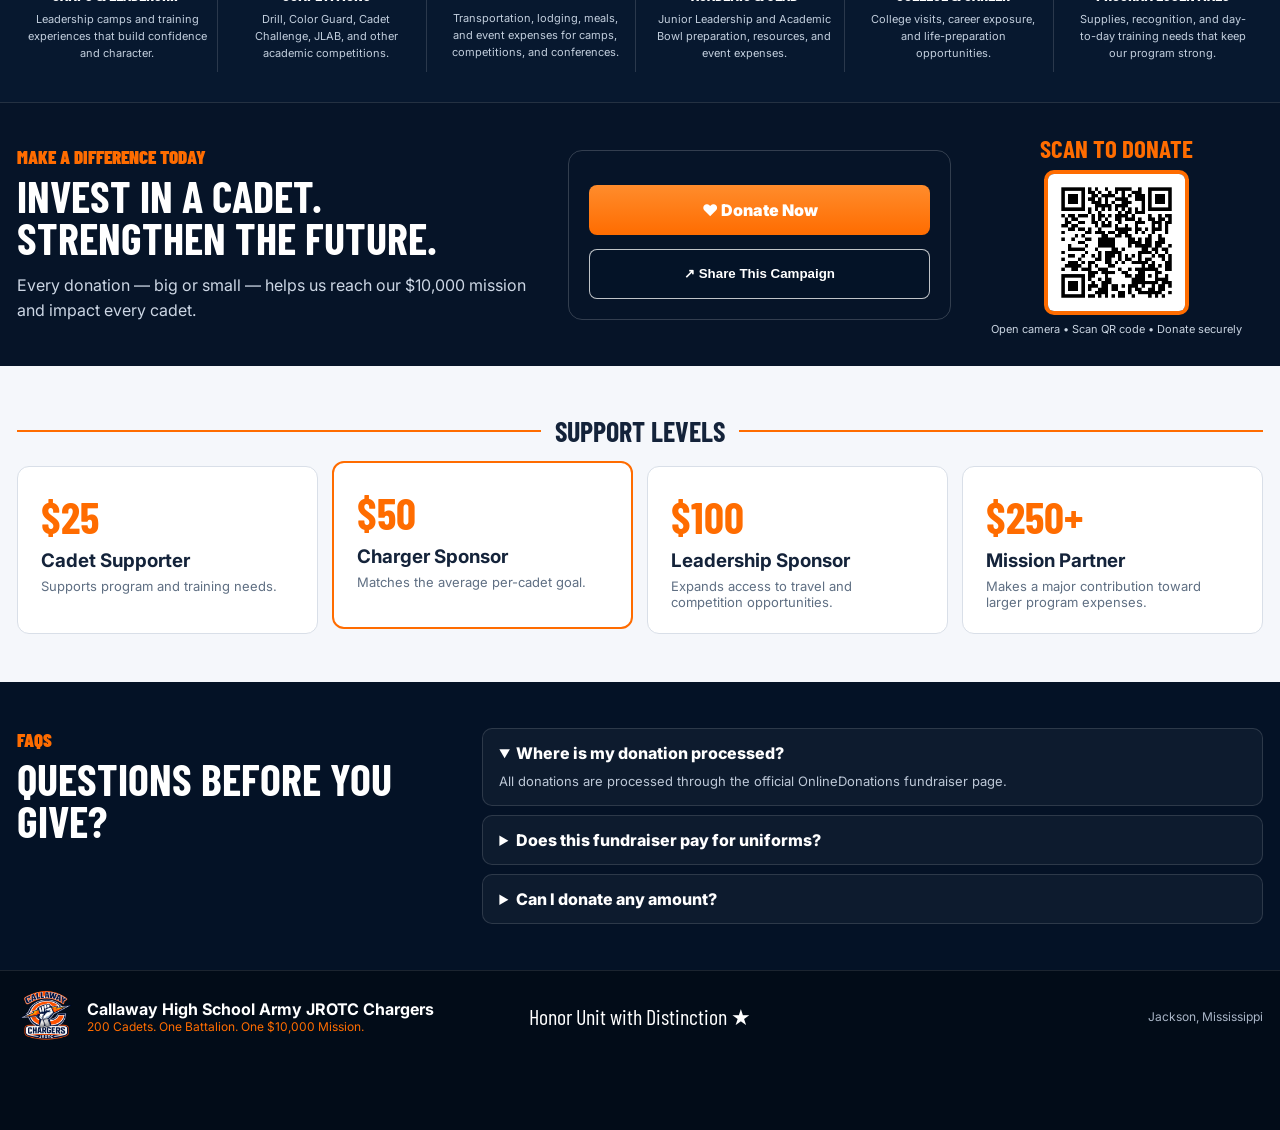
==== commit 7cdb98d3: "Add files via upload" ====
--- a/index.html
+++ b/index.html
@@ -47,8 +47,6 @@
           <div class="achievement-row">★ Only JPS school to advance to JLAB Nationals 2 years consecutively</div>
           <div class="achievement-row">★ Produced 8 straight Cadets of the Year</div>
           <div class="achievement-row">★ $400,000+ in scholarships</div>
-          <div class="achievement-row">★ 2026–2028 Military Star School</div>
-          <div class="achievement-row">★ Honor Unit with Distinction</div>
         </div>
 
         <p class="eyebrow">200 Cadets • One Battalion • One $10,000 Mission</p>
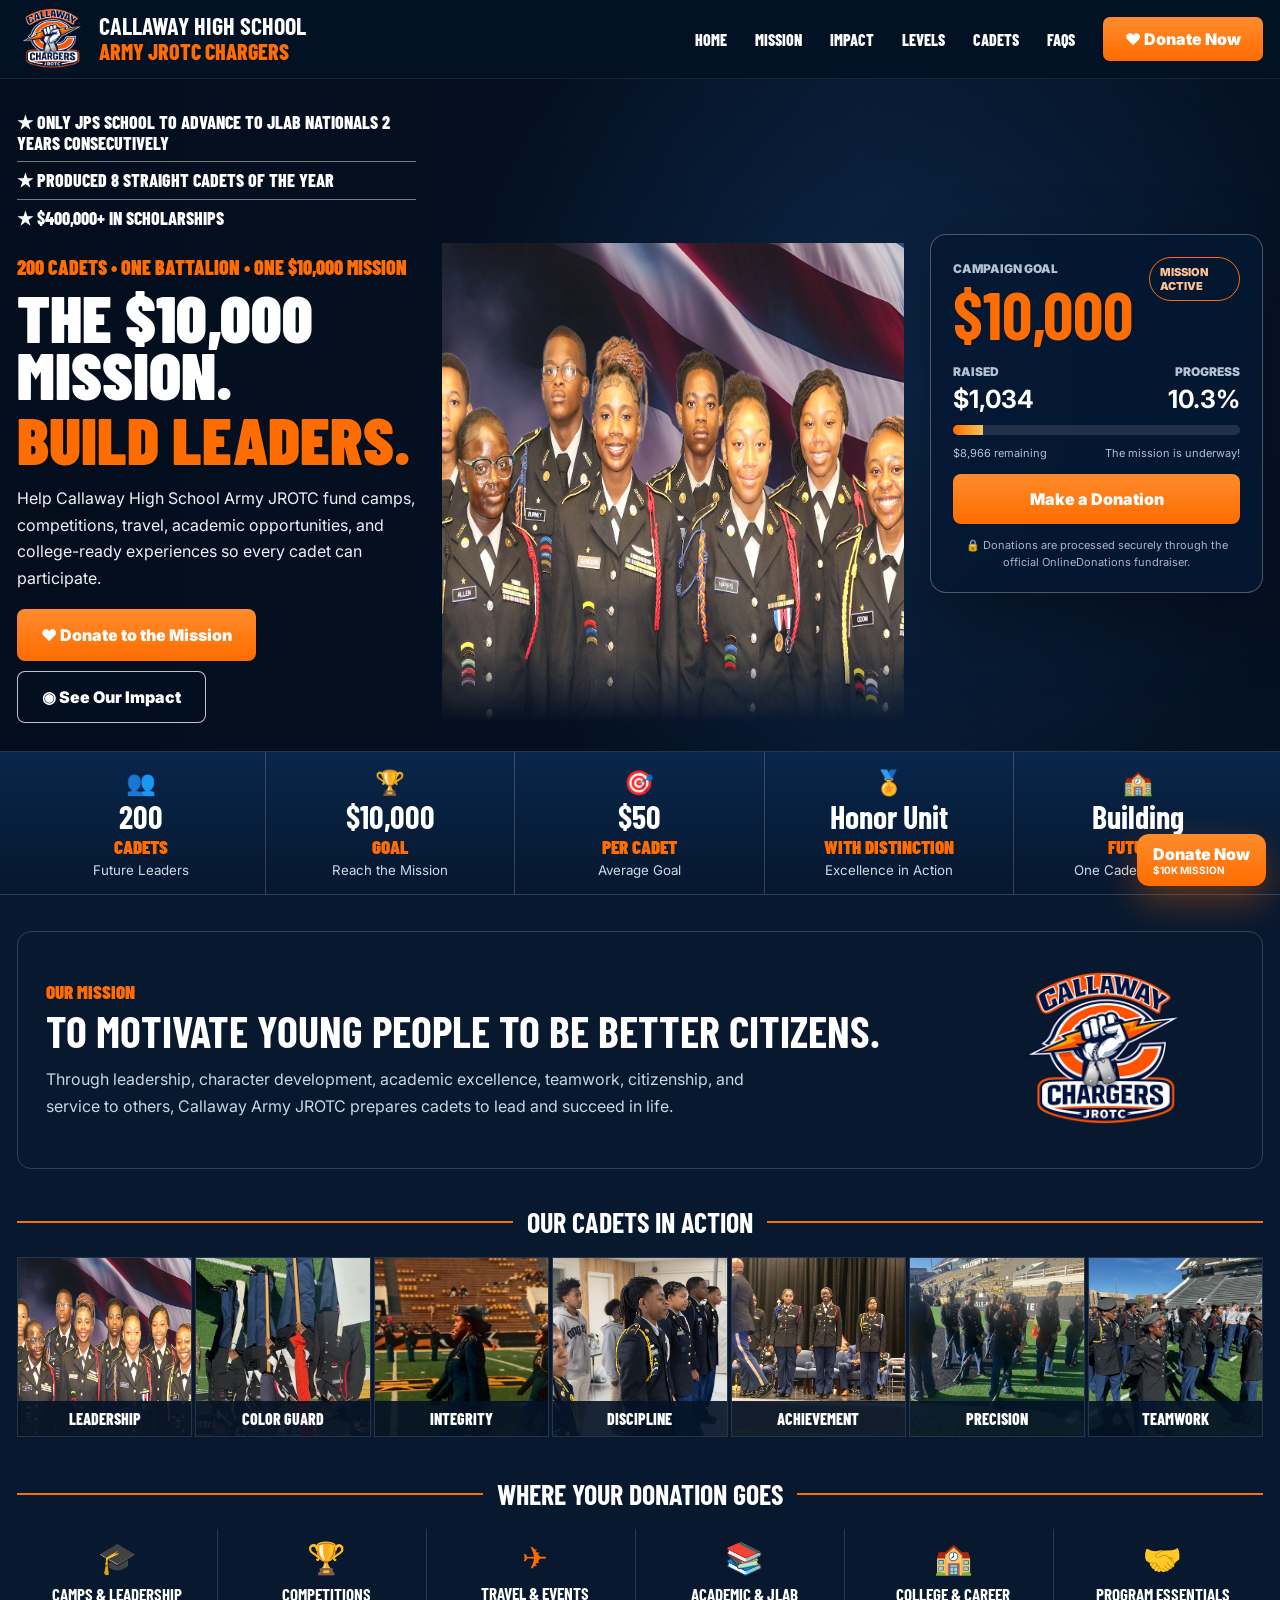
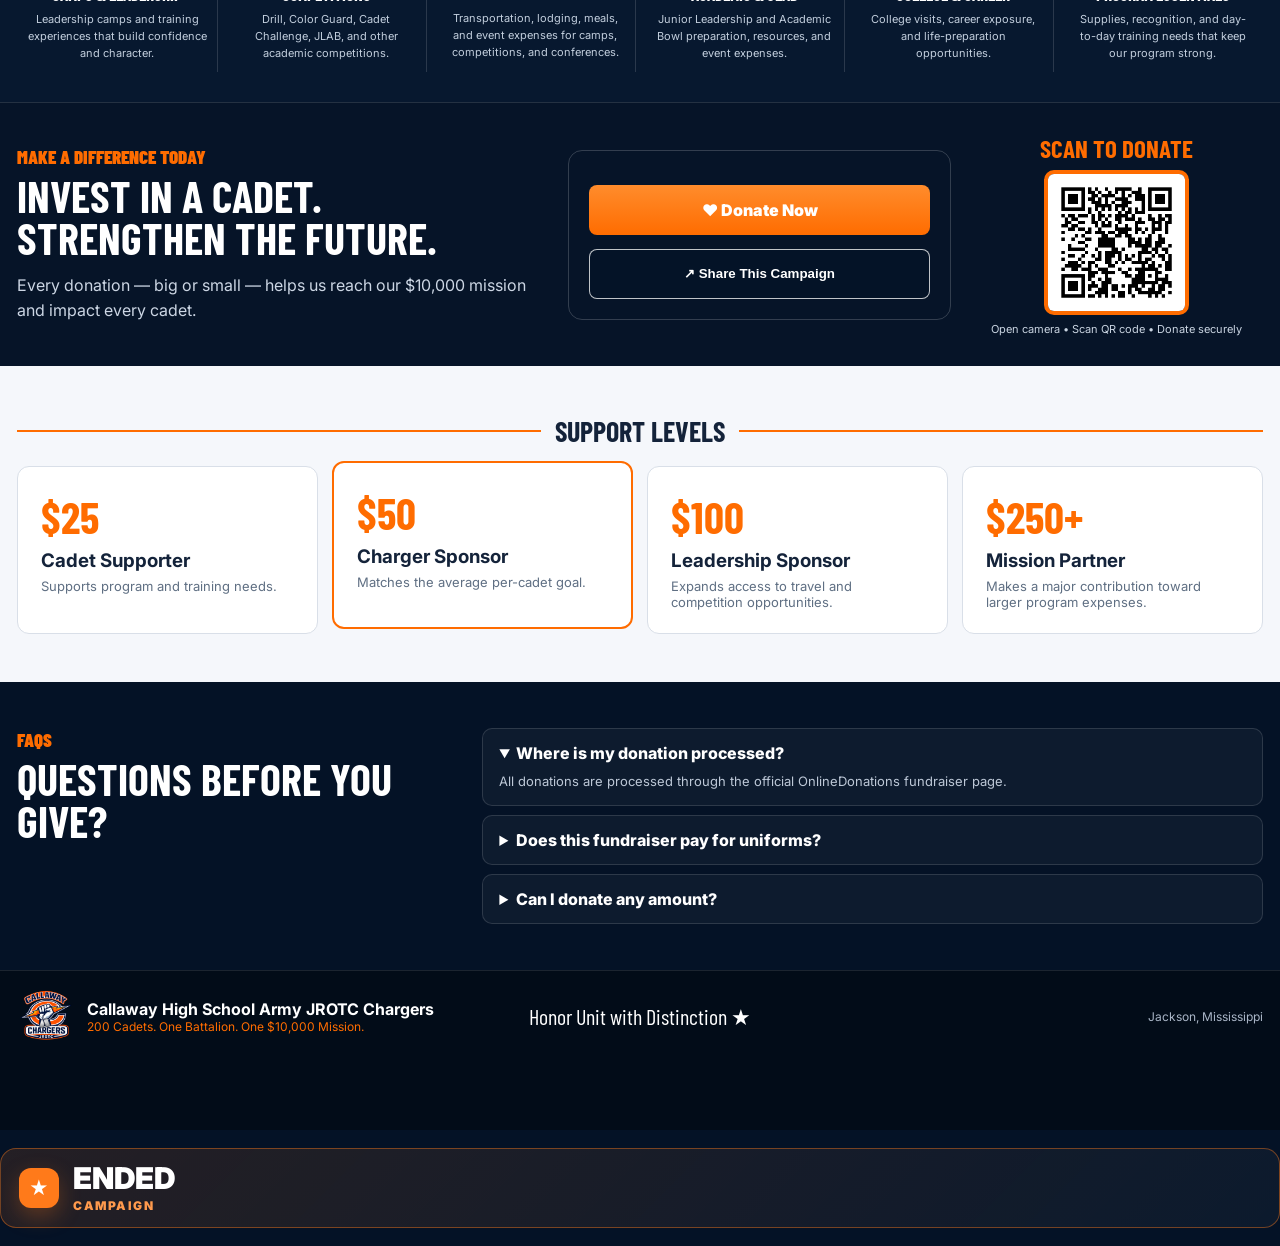
==== commit b018b6a9: "Add files via upload" ====
--- a/index.html
+++ b/index.html
@@ -224,5 +224,6 @@
 
 <a class="floating-donate donate-link" href="#" target="_blank" rel="noopener"><span>Donate Now</span><strong>$10K Mission</strong></a>
 <script src="script.js"></script>
+<div class="countdown-card"><div class="countdown-star">★</div><div><strong id="daysRemaining">28</strong><span id="daysRemainingLabel">DAYS REMAINING</span></div></div>
 </body>
 </html>
--- a/style.css
+++ b/style.css
@@ -16,3 +16,8 @@
 footer{background:#020c18;border-top:1px solid rgba(255,255,255,.1);padding:16px 0 85px}.footer-inner{display:grid;grid-template-columns:1fr auto 1fr;align-items:center;gap:30px}.footer-brand{display:flex;align-items:center;gap:12px}.footer-brand img{width:58px}.footer-brand>div{display:flex;flex-direction:column}.footer-brand span{color:var(--orange);font-size:12px}.footer-center{font-family:"Barlow Condensed";font-size:22px}.footer-right{text-align:right;color:#aab6c7;font-size:12px}.floating-donate{position:fixed;right:14px;bottom:14px;z-index:120;background:linear-gradient(180deg,var(--orange2),var(--orange));padding:10px 16px;border-radius:12px;display:flex;flex-direction:column;box-shadow:0 15px 38px rgba(255,108,0,.36)}.floating-donate span{font-weight:900}.floating-donate strong{font-size:10px;text-transform:uppercase}
 @media(max-width:1100px){.nav-links{display:none}.hero-grid{grid-template-columns:1fr 1fr}.hero-center{grid-row:2;grid-column:1/-1;height:420px}.goal-card{align-self:start}.stats-grid{grid-template-columns:repeat(3,1fr)}.gallery-grid{grid-template-columns:repeat(4,1fr)}.impact-grid{grid-template-columns:repeat(3,1fr)}.action-grid{grid-template-columns:1fr 1fr}.qr-card{grid-column:1/-1}.footer-inner{grid-template-columns:1fr}.footer-center,.footer-right{text-align:left}}
 @media(max-width:700px){.nav-logo{width:55px;height:55px}.brand-copy strong{font-size:18px}.brand-copy span{font-size:16px}.site-header .btn-nav{display:none}.hero-grid{grid-template-columns:1fr}.hero-center{grid-column:auto;grid-row:auto;height:330px}.achievement-row{font-size:15px}.hero-actions,.hero-actions .btn{width:100%}.stats-grid{grid-template-columns:1fr 1fr}.mission-grid,.faq-grid,.action-grid{grid-template-columns:1fr}.mission-logo-wrap{order:-1}.gallery-grid{grid-template-columns:1fr 1fr}.impact-grid{grid-template-columns:1fr}.impact-grid article{border-right:0;border-bottom:1px solid rgba(255,255,255,.12)}.levels-grid{grid-template-columns:1fr}.featured{transform:none}.section-heading h2{white-space:normal;text-align:center}.floating-donate{right:9px;bottom:9px}}
+
+.countdown-card{display:flex;align-items:center;gap:14px;margin:18px 0;padding:14px 18px;border:1px solid rgba(255,122,26,.42);border-radius:16px;background:linear-gradient(135deg,rgba(255,122,26,.13),rgba(255,255,255,.035))}
+.countdown-star{display:grid;place-items:center;width:40px;height:40px;border-radius:12px;background:#ff7a1a;color:#fff;font-size:19px;box-shadow:0 8px 22px rgba(255,122,26,.28)}
+#daysRemaining{display:block;font-size:30px;line-height:1;color:#fff;font-weight:900}
+#daysRemainingLabel{display:block;margin-top:5px;color:#ff9a4d;font-size:12px;font-weight:900;letter-spacing:.13em}
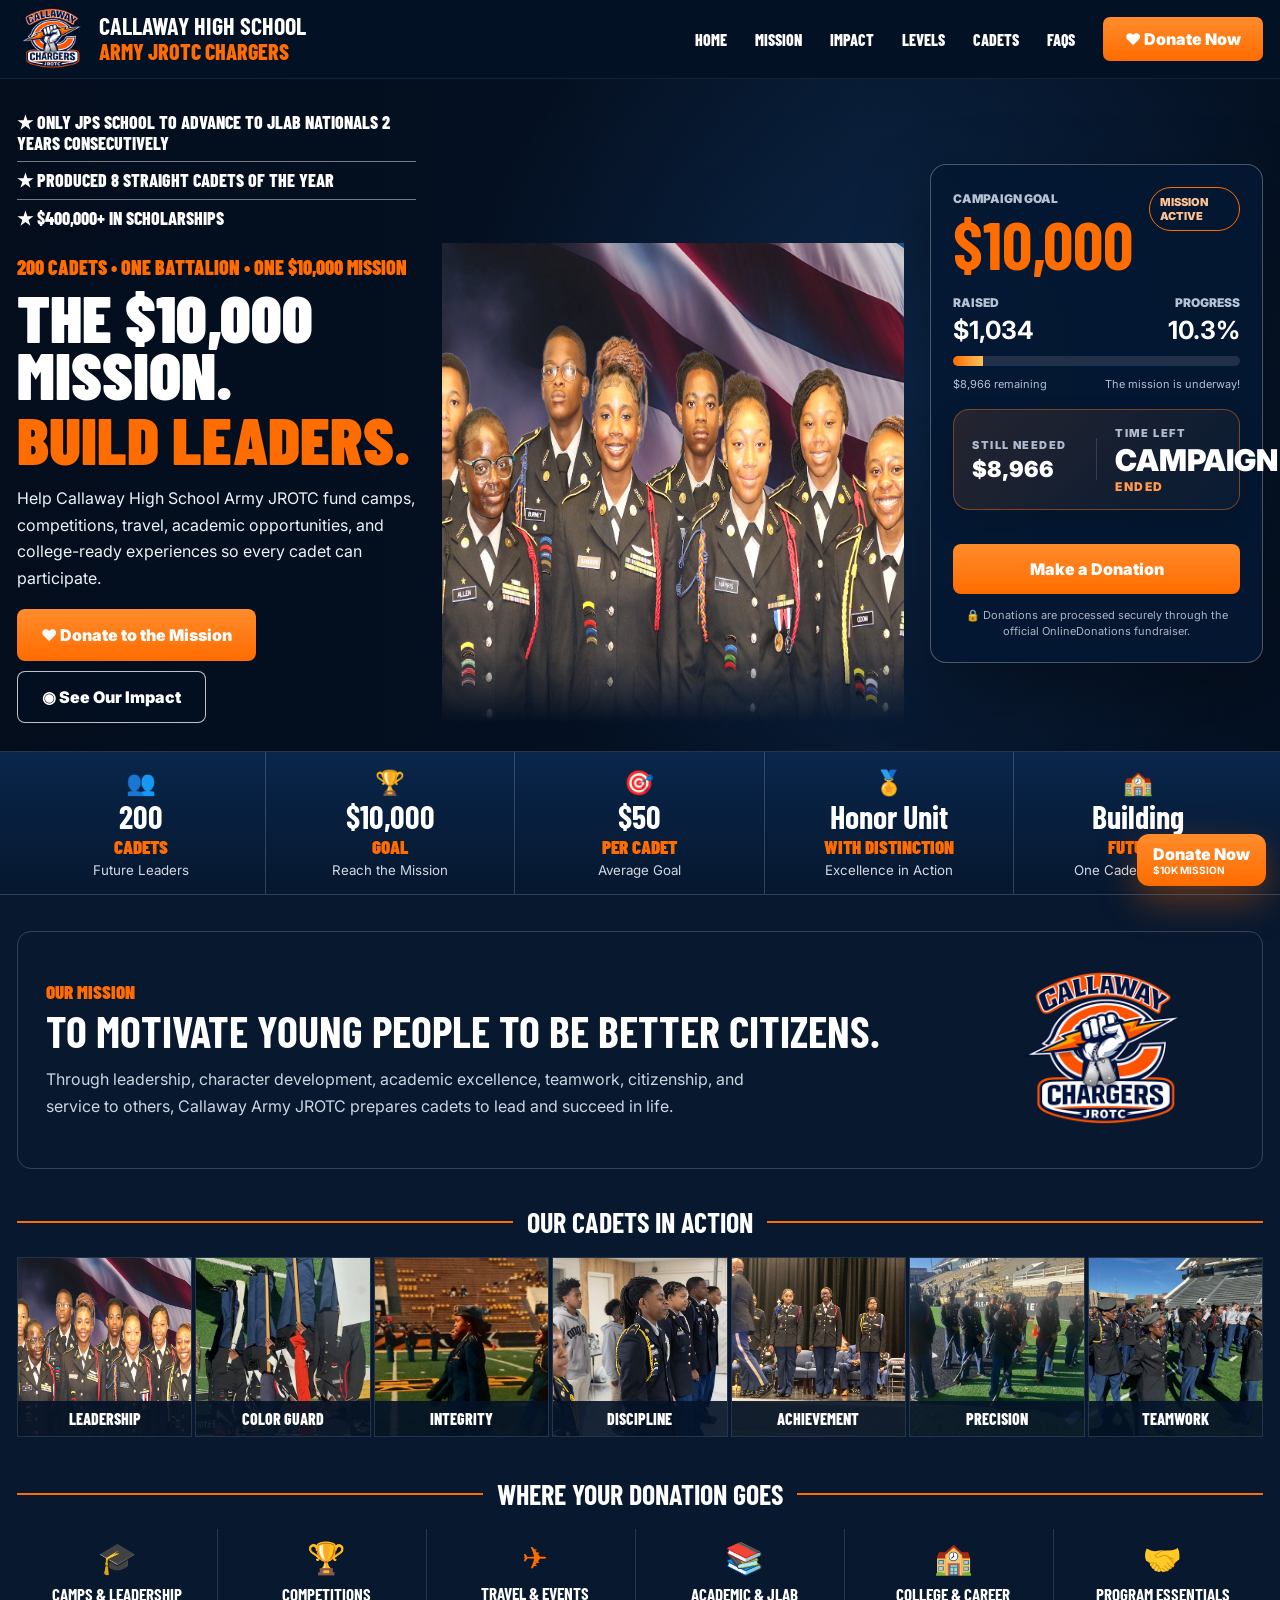
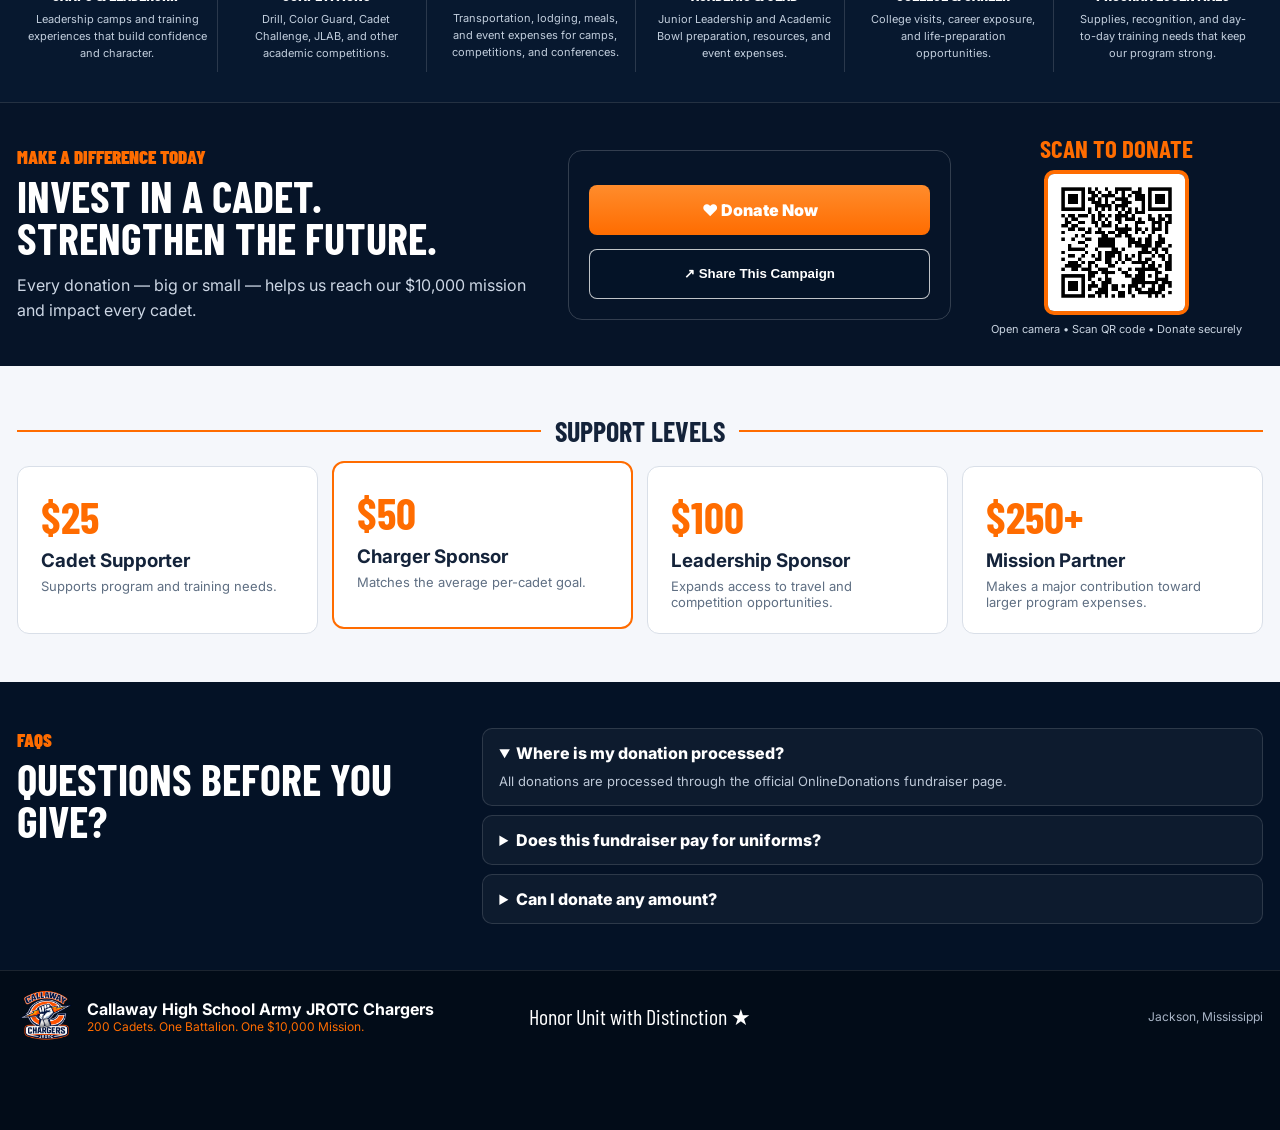
==== commit d6e93ec0: "Add files via upload" ====
--- a/index.html
+++ b/index.html
@@ -88,6 +88,18 @@
           <span id="remainingAmount">$10,000 remaining</span>
           <span id="supporterText">Be one of our first supporters!</span>
         </div>
+<div class="campaign-status-strip" aria-label="Campaign status">
+  <div class="status-metric">
+    <span class="status-kicker">STILL NEEDED</span>
+    <strong id="remainingStatus">$8,966</strong>
+  </div>
+  <div class="status-divider"></div>
+  <div class="status-metric countdown-metric">
+    <span class="status-kicker">TIME LEFT</span>
+    <strong><span id="daysRemaining">28</span> <span id="daysRemainingLabel">DAYS</span></strong>
+  </div>
+</div>
+
 
         <a class="btn btn-orange btn-full donate-link" href="#" target="_blank" rel="noopener">Make a Donation</a>
         <p class="secure">🔒 Donations are processed securely through the official OnlineDonations fundraiser.</p>
@@ -224,6 +236,5 @@
 
 <a class="floating-donate donate-link" href="#" target="_blank" rel="noopener"><span>Donate Now</span><strong>$10K Mission</strong></a>
 <script src="script.js"></script>
-<div class="countdown-card"><div class="countdown-star">★</div><div><strong id="daysRemaining">28</strong><span id="daysRemainingLabel">DAYS REMAINING</span></div></div>
 </body>
 </html>
--- a/style.css
+++ b/style.css
@@ -21,3 +21,9 @@
 .countdown-star{display:grid;place-items:center;width:40px;height:40px;border-radius:12px;background:#ff7a1a;color:#fff;font-size:19px;box-shadow:0 8px 22px rgba(255,122,26,.28)}
 #daysRemaining{display:block;font-size:30px;line-height:1;color:#fff;font-weight:900}
 #daysRemainingLabel{display:block;margin-top:5px;color:#ff9a4d;font-size:12px;font-weight:900;letter-spacing:.13em}
+
+/* V8.1 guaranteed campaign status placement */
+.campaign-status-strip{display:grid;grid-template-columns:1fr 1px 1fr;align-items:center;gap:18px;margin:18px 0 20px;padding:16px 18px;border:1px solid rgba(255,122,26,.42);border-radius:16px;background:linear-gradient(135deg,rgba(255,122,26,.13),rgba(11,29,52,.75));box-shadow:0 12px 28px rgba(0,0,0,.16)}
+.status-metric{min-width:0}.status-kicker{display:block;margin-bottom:5px;color:#aebbd0;font-size:11px;font-weight:900;letter-spacing:.13em}
+.status-metric strong{display:block;color:#fff;font-size:22px;font-weight:900;line-height:1.1}.countdown-metric strong{color:#ff8a2b}.status-divider{height:42px;background:rgba(255,255,255,.14)}
+@media(max-width:560px){.campaign-status-strip{gap:12px;padding:14px}.status-metric strong{font-size:18px}.status-kicker{font-size:9px}}
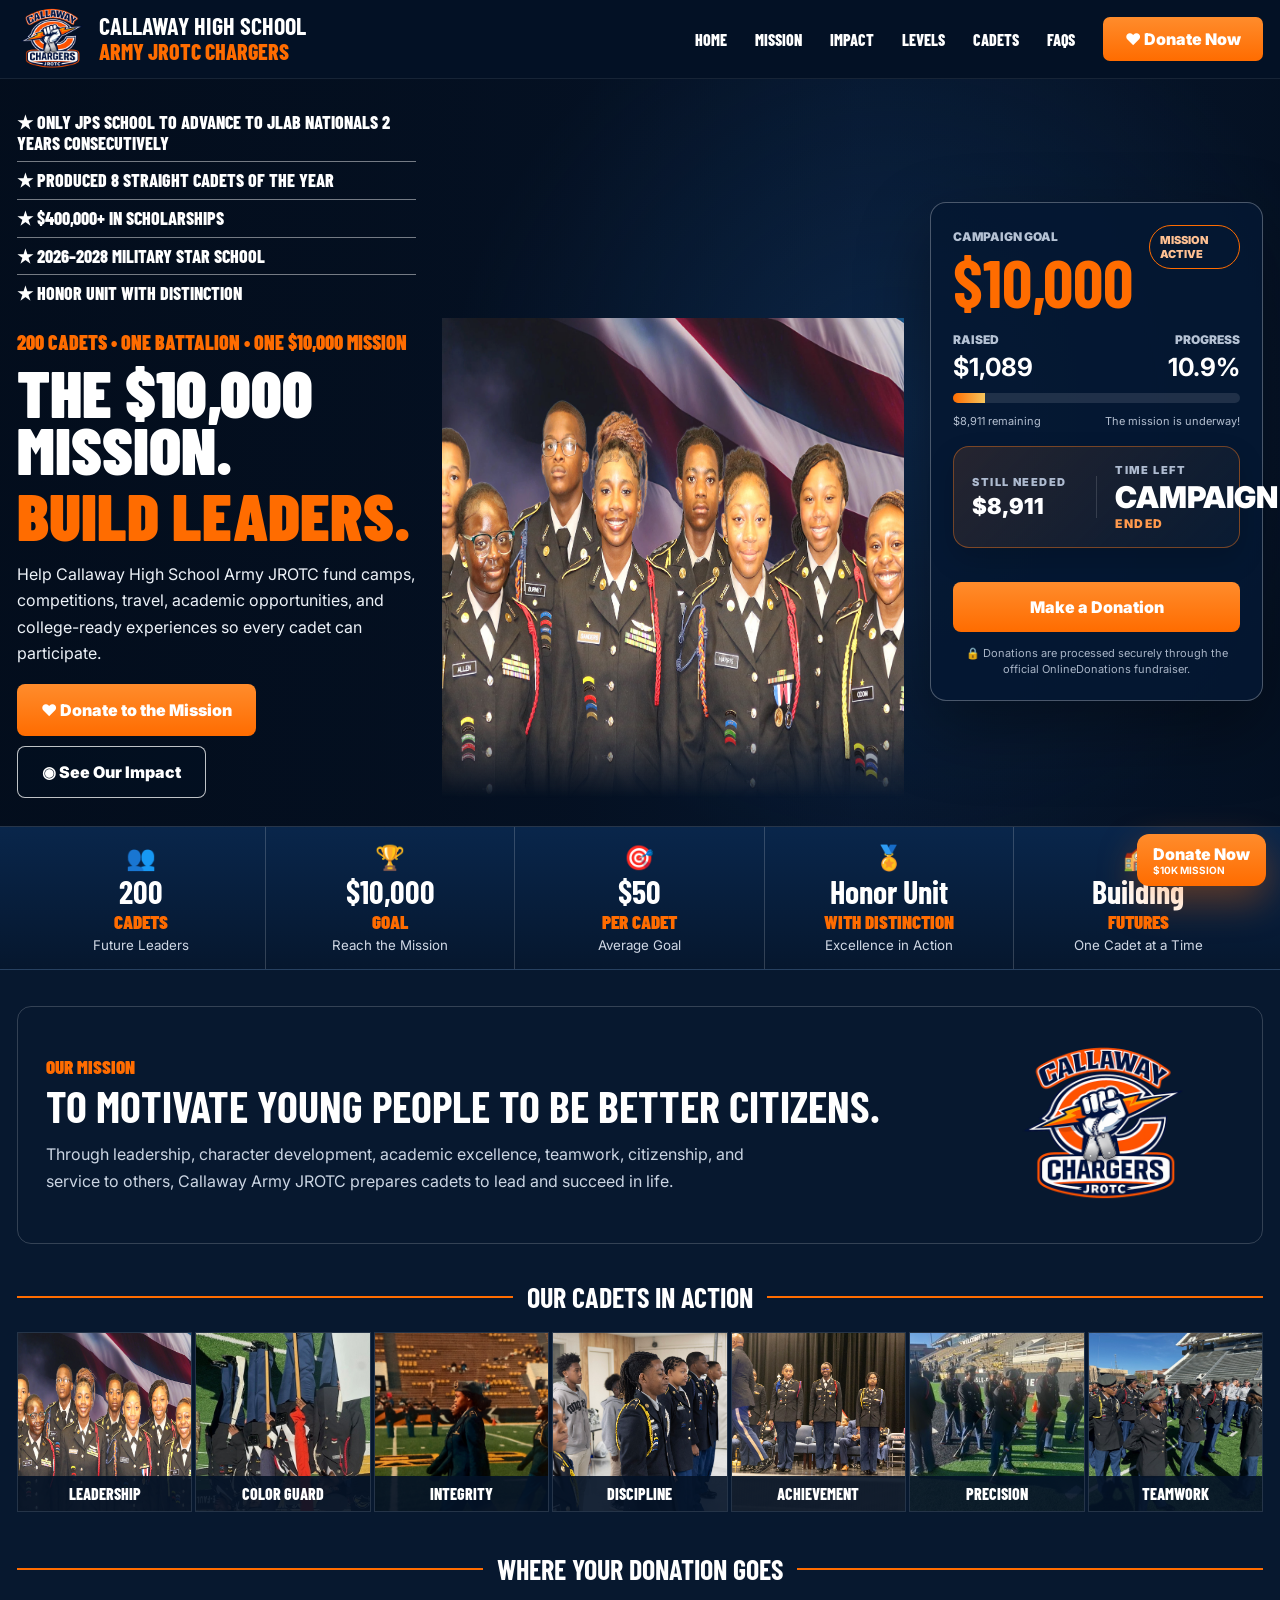
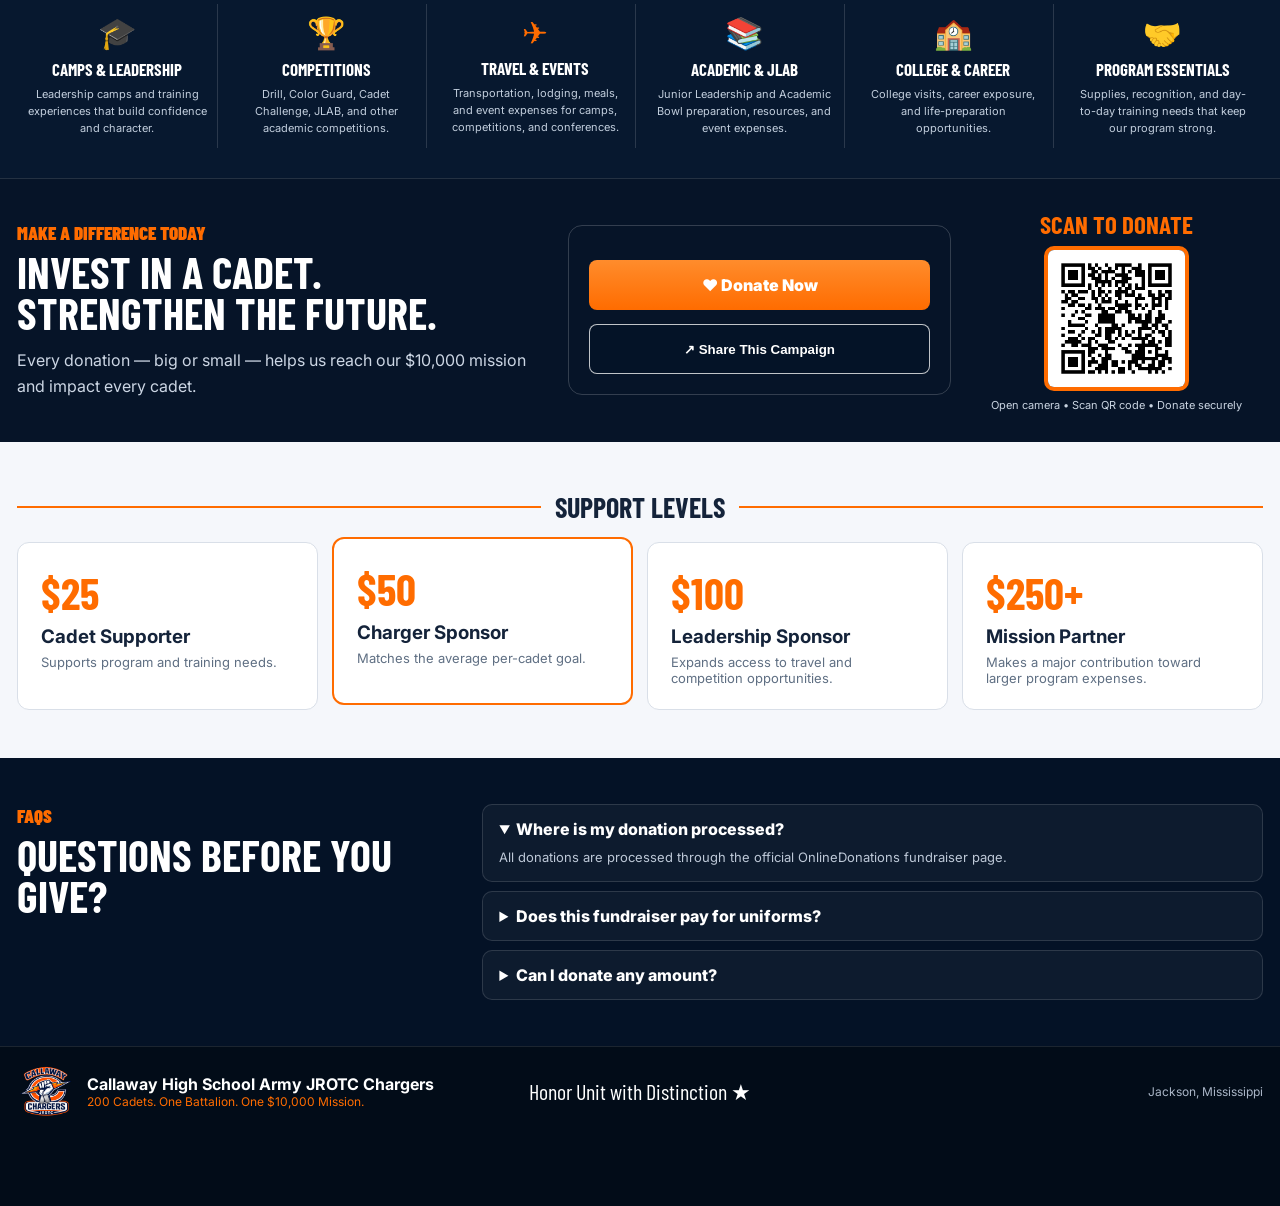
==== commit 0cd07af9: "Add achievements for Military Star School and Honor Unit" ====
--- a/index.html
+++ b/index.html
@@ -47,6 +47,8 @@
           <div class="achievement-row">★ Only JPS school to advance to JLAB Nationals 2 years consecutively</div>
           <div class="achievement-row">★ Produced 8 straight Cadets of the Year</div>
           <div class="achievement-row">★ $400,000+ in scholarships</div>
+          <div class="achievement-row">★ 2026–2028 Military Star School</div>
+          <div class="achievement-row">★ Honor Unit with Distinction</div>
         </div>
 
         <p class="eyebrow">200 Cadets • One Battalion • One $10,000 Mission</p>
--- a/style.css
+++ b/style.css
@@ -27,3 +27,9 @@
 .status-metric{min-width:0}.status-kicker{display:block;margin-bottom:5px;color:#aebbd0;font-size:11px;font-weight:900;letter-spacing:.13em}
 .status-metric strong{display:block;color:#fff;font-size:22px;font-weight:900;line-height:1.1}.countdown-metric strong{color:#ff8a2b}.status-divider{height:42px;background:rgba(255,255,255,.14)}
 @media(max-width:560px){.campaign-status-strip{gap:12px;padding:14px}.status-metric strong{font-size:18px}.status-kicker{font-size:9px}}
+
+/* V8.2 clean campaign metrics */
+.campaign-status-row{display:grid;grid-template-columns:1fr 1fr;gap:12px;margin:14px 0 18px;padding:13px 0;border-top:1px solid rgba(255,255,255,.12);border-bottom:1px solid rgba(255,255,255,.12)}
+.campaign-status-row>div:last-child{text-align:right}
+.campaign-status-row strong{display:block;color:#fff;font-size:20px;font-weight:900;line-height:1.05}
+.campaign-status-row span{display:block;margin-top:4px;color:#ff8a2b;font-size:10px;font-weight:900;letter-spacing:.11em}
